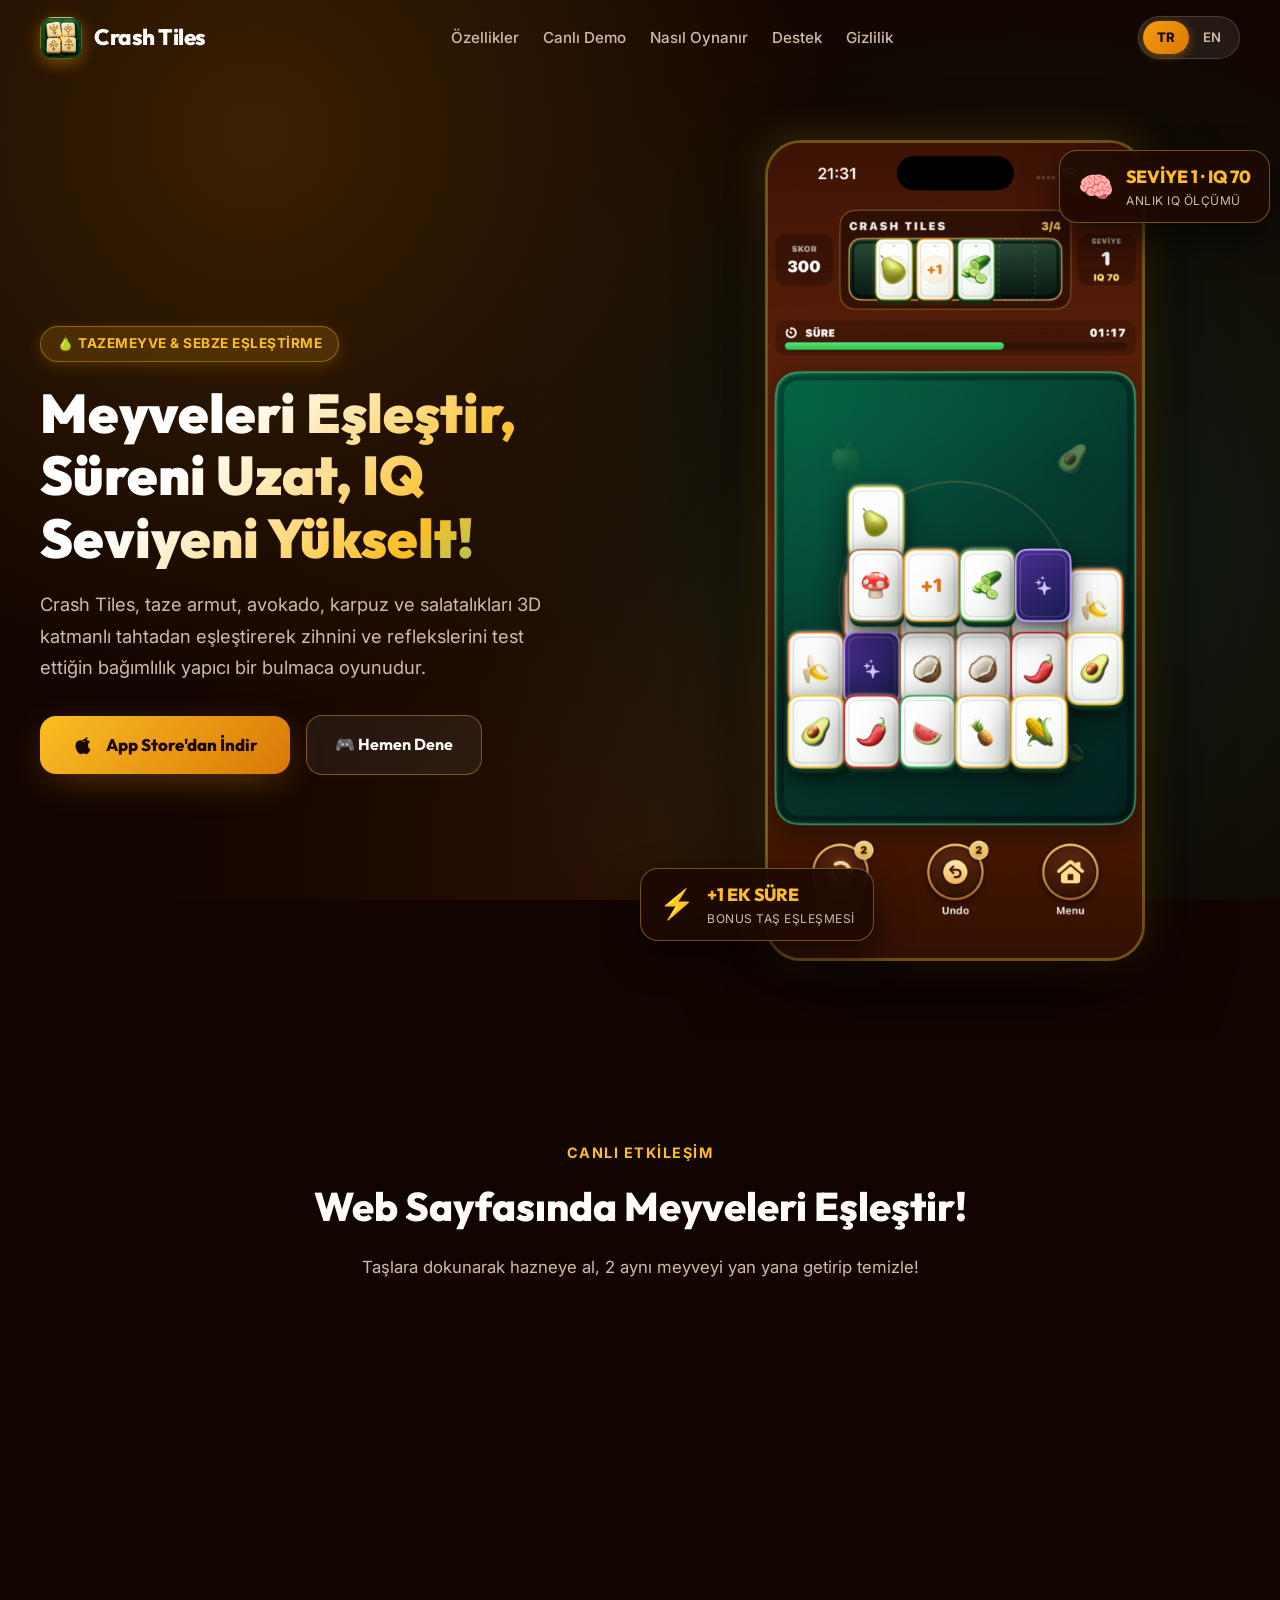
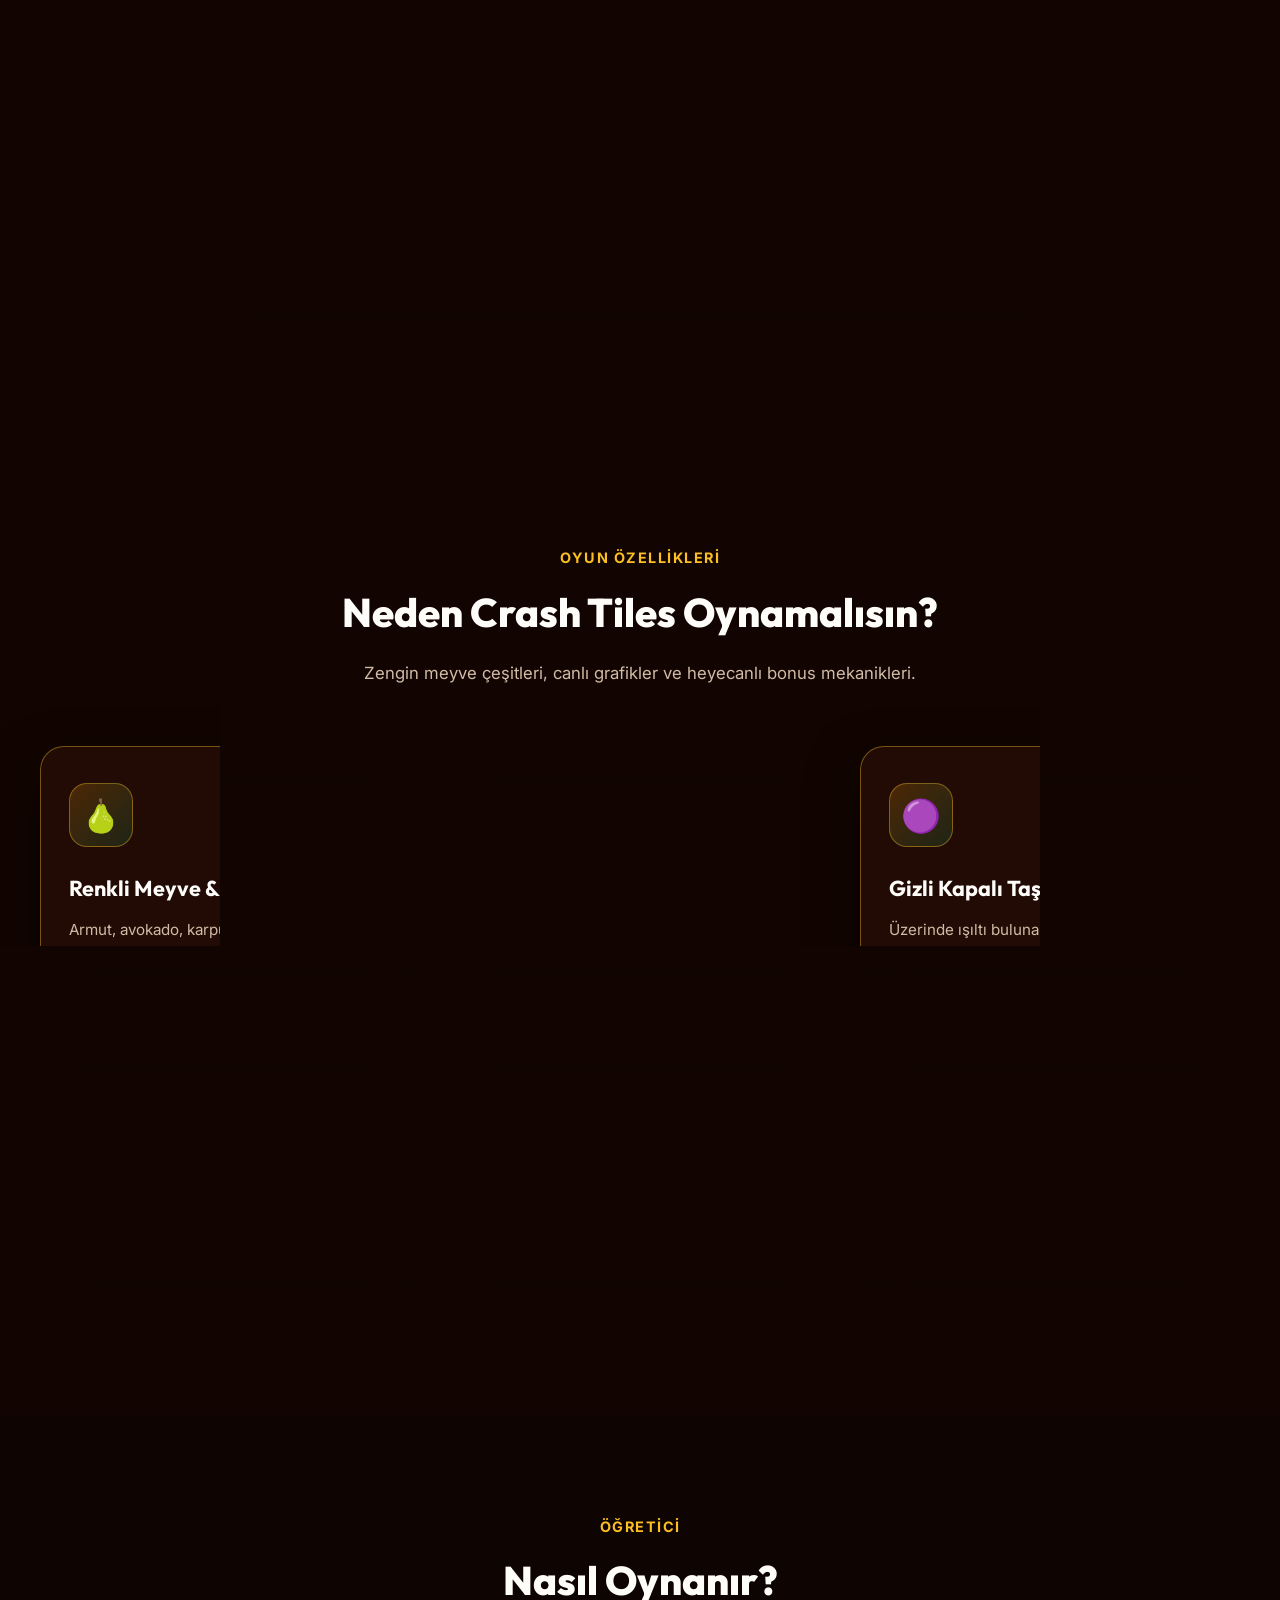
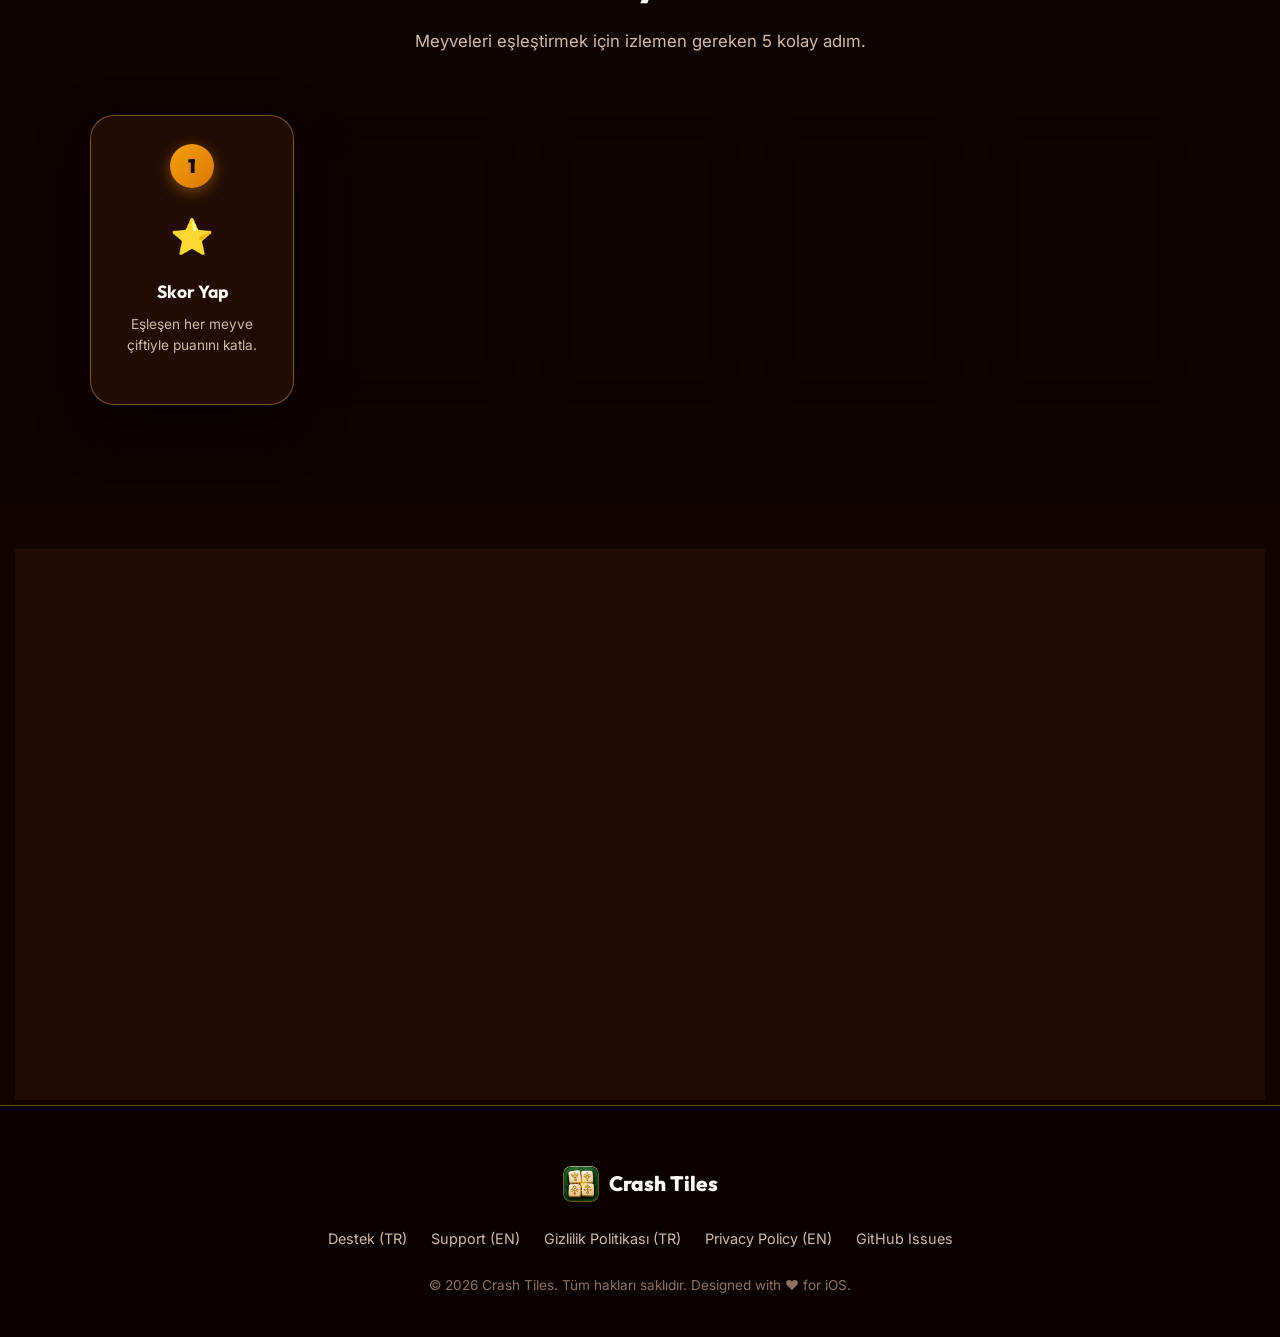
==== index.html @ a58b33b5 "Design Crash Tiles website with fruit matching interactive demo and iOS game updates" ====
<!doctype html>
<html lang="tr">
<head>
  <meta charset="utf-8">
  <meta name="viewport" content="width=device-width, initial-scale=1">
  <title>Crash Tiles – Eğlenceli Meyve Eşleştirme Oyunu</title>
  <meta name="description" content="Crash Tiles: Taze meyveleri, sebzeleri ve bonus taşları 3D katmanlardan eşleştir, IQ seviyeni yükselt ve zamana karşı yarış!">
  
  <!-- Open Graph / Social Media -->
  <meta property="og:type" content="website">
  <meta property="og:title" content="Crash Tiles – Eğlenceli Meyve Eşleştirme Oyunu">
  <meta property="og:description" content="Stratejik meyve eşleştirme bulmaca oyunu. Taze meyveler, +1 bonus süre taşları ve IQ seviye takibiyle sınırlarını zorla!">
  <meta property="og:image" content="assets/fruit_mockup.jpg">

  <link rel="icon" type="image/png" href="assets/icon.png">
  <link rel="stylesheet" href="style.css">
</head>
<body>

  <!-- Navigation Bar -->
  <header class="navbar">
    <div class="nav-container">
      <a href="#" class="nav-brand">
        <img src="assets/icon.png" alt="Crash Tiles Icon">
        <span>Crash Tiles</span>
      </a>
      <ul class="nav-links">
        <li><a href="#features">Özellikler</a></li>
        <li><a href="#minigame">Canlı Demo</a></li>
        <li><a href="#howtoplay">Nasıl Oynanır</a></li>
        <li><a href="tr/support.html">Destek</a></li>
        <li><a href="tr/privacy.html">Gizlilik</a></li>
      </ul>
      <div class="lang-switch">
        <a href="index.html" class="lang-btn active">TR</a>
        <a href="en/index.html" class="lang-btn">EN</a>
      </div>
    </div>
  </header>

  <!-- Hero Section with Actual Game Screenshot -->
  <section class="hero-section">
    <div class="hero-container">
      <div class="hero-content">
        <div class="hero-badge">
          <span>🍐 TAZEMEYVE & SEBZE EŞLEŞTİRME</span>
        </div>
        <h1 class="hero-title">Meyveleri Eşleştir, Süreni Uzat, IQ Seviyeni Yükselt!</h1>
        <p class="hero-description">
          Crash Tiles, taze armut, avokado, karpuz ve salatalıkları 3D katmanlı tahtadan eşleştirerek zihnini ve reflekslerini test ettiğin bağımlılık yapıcı bir bulmaca oyunudur.
        </p>
        <div class="cta-group">
          <a href="https://apps.apple.com" target="_blank" rel="noopener" class="btn-primary">
            <svg width="22" height="22" viewBox="0 0 24 24" fill="currentColor"><path d="M18.71 19.5c-.83 1.24-1.71 2.45-3.05 2.47-1.34.03-1.77-.79-3.29-.79-1.53 0-2 .77-3.27.82-1.31.05-2.3-1.32-3.14-2.53C4.25 17 2.94 12.45 4.7 9.39c.87-1.52 2.43-2.48 4.12-2.51 1.28-.02 2.5.87 3.29.87.78 0 2.26-1.07 3.81-.91.65.03 2.47.26 3.64 1.98-.09.06-2.17 1.28-2.15 3.81.03 3.02 2.65 4.03 2.68 4.04-.03.07-.42 1.44-1.38 2.83M15.97 6.53c.64-.78 1.08-1.85.96-2.93-.93.04-2.07.62-2.74 1.4-.6.7-.1.13-1.85 1.01-2.93.99-.02 2.15.54 2.77-1.4.67-.79 1.13-1.88.98-2.93z"/></svg>
            App Store'dan İndir
          </a>
          <a href="#minigame" class="btn-secondary">
            <span>🎮 Hemen Dene</span>
          </a>
        </div>
      </div>

      <div class="hero-visual">
        <div class="hero-mockup-wrapper">
          <img src="assets/game_screenshot.png" alt="Crash Tiles Actual Game Screenshot" class="hero-mockup-img">
        </div>
        <div class="hero-stat-floating top-right">
          <span class="stat-icon">🧠</span>
          <div class="stat-info">
            <h4>SEVİYE 1 · IQ 70</h4>
            <p>Anlık IQ Ölçümü</p>
          </div>
        </div>
        <div class="hero-stat-floating bottom-left">
          <span class="stat-icon">⚡</span>
          <div class="stat-info">
            <h4>+1 EK SÜRE</h4>
            <p>Bonus Taş Eşleşmesi</p>
          </div>
        </div>
      </div>
    </div>
  </section>

  <!-- Interactive Mini Game Demo matching actual gameplay -->
  <section id="minigame" class="minigame-section">
    <div class="section-header">
      <span class="section-tag">CANLI ETKİLEŞİM</span>
      <h2 class="section-title">Web Sayfasında Meyveleri Eşleştir!</h2>
      <p class="section-subtitle">Taşlara dokunarak hazneye al, 2 aynı meyveyi yan yana getirip temizle!</p>
    </div>

    <div class="minigame-container glass-panel">
      <div class="minigame-header">
        <div class="game-stat-pill">Skor: <span id="demoScore">300</span></div>
        <div class="game-stat-pill">Kombo: <span id="demoCombo">-</span></div>
        <div class="game-stat-pill">IQ: <span id="demoIQ">70</span></div>
        <button id="resetDemoBtn" class="btn-secondary" style="padding: 6px 14px; font-size: 0.85rem;">🔄 Yeniden Başlat</button>
      </div>

      <div class="felt-board">
        <div id="demoTilesGrid" class="tiles-grid">
          <!-- Generated dynamically via app.js -->
        </div>
      </div>

      <!-- 4 Tray slots matching game header 3/4 -->
      <div class="tray-bar">
        <div class="tray-slot"></div>
        <div class="tray-slot"></div>
        <div class="tray-slot"></div>
        <div class="tray-slot"></div>
      </div>
    </div>
  </section>

  <!-- Key Features Section matching gameplay -->
  <section id="features" class="features-section">
    <div class="section-header">
      <span class="section-tag">OYUN ÖZELLİKLERİ</span>
      <h2 class="section-title">Neden Crash Tiles Oynamalısın?</h2>
      <p class="section-subtitle">Zengin meyve çeşitleri, canlı grafikler ve heyecanlı bonus mekanikleri.</p>
    </div>

    <div class="features-grid">
      <div class="feature-card glass-panel">
        <div class="feature-icon-wrapper">🍐</div>
        <h3 class="feature-title">Renkli Meyve & Sebzeler</h3>
        <p class="feature-desc">Armut, avokado, karpuz, salatalık, muz, biber ve ananas ile dolu canlı 3D taşlar.</p>
      </div>

      <div class="feature-card glass-panel">
        <div class="feature-icon-wrapper">⚡</div>
        <h3 class="feature-title">+1 Ek Süre Bonus Taşları</h3>
        <p class="feature-desc">+1 simgeli taşları haznenize alıp eşleştirerek geri sayıma ek saniyeler kazanın.</p>
      </div>

      <div class="feature-card glass-panel">
        <div class="feature-icon-wrapper">🟣</div>
        <h3 class="feature-title">Gizli Kapalı Taşlar</h3>
        <p class="feature-desc">Üzerinde ışıltı bulunan mor kapalı taşlara dokunarak altındaki sürpriz meyveleri açın.</p>
      </div>

      <div class="feature-card glass-panel">
        <div class="feature-icon-wrapper">🧠</div>
        <h3 class="feature-title">Anlık IQ Seviye Takibi</h3>
        <p class="feature-desc">Eşleştirme hızınıza ve hafızanıza göre dinamik olarak hesaplanan IQ puanınızı yükseltin.</p>
      </div>

      <div class="feature-card glass-panel">
        <div class="feature-icon-wrapper">🔀</div>
        <h3 class="feature-title">Karıştır (Shuffle) & Geri Al</h3>
        <p class="feature-desc">Kilitlendiğiniz anlarda 2 Karıştırma ve 2 Geri Alma hakkınızı kullanarak hamlenizi kurtarın.</p>
      </div>

      <div class="feature-card glass-panel">
        <div class="feature-icon-wrapper">⏱️</div>
        <h3 class="feature-title">Zamana Karşı Yarış</h3>
        <p class="feature-desc">Yeşil süre çubuğu tükenmeden tahtadaki tüm taşları hazneye alıp patlatın.</p>
      </div>
    </div>
  </section>

  <!-- How to Play Section -->
  <section id="howtoplay" class="howtoplay-section">
    <div class="section-header">
      <span class="section-tag">ÖĞRETİCİ</span>
      <h2 class="section-title">Nasıl Oynanır?</h2>
      <p class="section-subtitle">Meyveleri eşleştirmek için izlemen gereken 5 kolay adım.</p>
    </div>

    <div class="steps-container">
      <div class="step-card glass-panel">
        <div class="step-number">1</div>
        <div class="step-icon">⭐</div>
        <h3 class="step-title">Skor Yap</h3>
        <p class="step-desc">Eşleşen her meyve çiftiyle puanını katla.</p>
      </div>

      <div class="step-card glass-panel">
        <div class="step-number">2</div>
        <div class="step-icon">🚩</div>
        <h3 class="step-title">Seviye İlerle</h3>
        <p class="step-desc">Seviye 1'den başlayıp zorlaşan tahtaları temizle.</p>
      </div>

      <div class="step-card glass-panel">
        <div class="step-number">3</div>
        <div class="step-icon">🧠</div>
        <h3 class="step-title">IQ Yükselt</h3>
        <p class="step-desc">Hızlı ve hatasız hamlelerle IQ puanını arttır.</p>
      </div>

      <div class="step-card glass-panel">
        <div class="step-number">4</div>
        <div class="step-icon">⏱️</div>
        <h3 class="step-title">Süreyi Uzat</h3>
        <p class="step-desc">+1 bonus taşları eşleştirerek ek zaman kazan.</p>
      </div>

      <div class="step-card glass-panel">
        <div class="step-number">5</div>
        <div class="step-icon">👆</div>
        <h3 class="step-title">Hazneyi Yönet</h3>
        <p class="step-desc">Hazneyi doldurmadan 2 aynı meyveyi yan yana getir.</p>
      </div>
    </div>
  </section>

  <!-- Showcase Section -->
  <section class="showcase-banner">
    <div class="showcase-container glass-panel">
      <div class="showcase-text">
        <span class="section-tag">GÖRSEL ŞÖLEN</span>
        <h2 class="section-title" style="font-size: 2.2rem; margin-top: 10px;">Lezzetli & Rahatlatıcı Eşleştirme</h2>
        <p class="section-subtitle" style="margin-bottom: 24px;">
          Yeşil çuha zemin, parlak beyaz taşlar ve taze meyve ikonlarıyla tasarlanmış benzersiz iOS oyunu.
        </p>
        <a href="https://apps.apple.com" target="_blank" rel="noopener" class="btn-primary">
          Crash Tiles'ı Ücretsiz İndir
        </a>
      </div>
      <div class="showcase-img-wrapper">
        <img src="assets/fruit_mockup.jpg" alt="Crash Tiles Fruit Gameplay Graphics">
      </div>
    </div>
  </section>

  <!-- Footer -->
  <footer class="footer">
    <div class="footer-container">
      <div class="footer-logo">
        <img src="assets/icon.png" alt="Crash Tiles Logo">
        <span>Crash Tiles</span>
      </div>
      <ul class="footer-links">
        <li><a href="tr/support.html">Destek (TR)</a></li>
        <li><a href="en/support.html">Support (EN)</a></li>
        <li><a href="tr/privacy.html">Gizlilik Politikası (TR)</a></li>
        <li><a href="en/privacy.html">Privacy Policy (EN)</a></li>
        <li><a href="https://github.com/hdurmus/tamgatiles/issues" target="_blank" rel="noopener">GitHub Issues</a></li>
      </ul>
      <p class="footer-copyright">
        © 2026 Crash Tiles. Tüm hakları saklıdır. Designed with ❤️ for iOS.
      </p>
    </div>
  </footer>

  <script src="app.js"></script>
</body>
</html>
---- style.css ----
/* Crash Tiles - Premium Fruit Matching Aesthetic System */
@import url('https://fonts.googleapis.com/css2?family=Inter:wght@400;500;600;700&family=Outfit:wght@500;600;700;800;900&display=swap');

:root {
  --bg-dark: #120501;
  --bg-card: rgba(38, 14, 5, 0.82);
  --bg-card-hover: rgba(54, 20, 7, 0.9);
  --bg-felt-green: linear-gradient(145deg, #05402f, #02241a);
  --accent-emerald: #10b981;
  --accent-emerald-light: #34d399;
  --accent-gold: #f59e0b;
  --accent-gold-light: #fbbf24;
  --accent-amber: #d97706;
  --text-main: #fffdfa;
  --text-muted: #d1bba7;
  --border-glow: rgba(52, 211, 153, 0.3);
  --border-gold: rgba(251, 191, 36, 0.4);
  --radius-lg: 24px;
  --radius-md: 16px;
  --radius-sm: 10px;
  --shadow-glow: 0 10px 40px -10px rgba(16, 185, 129, 0.35);
  --shadow-gold: 0 10px 40px -10px rgba(245, 158, 11, 0.4);
  --font-heading: 'Outfit', -apple-system, sans-serif;
  --font-body: 'Inter', -apple-system, sans-serif;
}

* {
  box-sizing: border-box;
  margin: 0;
  padding: 0;
}

html {
  scroll-behavior: smooth;
  font-size: 16px;
}

body {
  background-color: var(--bg-dark);
  color: var(--text-main);
  font-family: var(--font-body);
  line-height: 1.6;
  overflow-x: hidden;
  position: relative;
  background-image: 
    radial-gradient(circle at 20% 15%, rgba(245, 158, 11, 0.18) 0%, transparent 45%),
    radial-gradient(circle at 80% 60%, rgba(16, 185, 129, 0.15) 0%, transparent 50%),
    radial-gradient(circle at 50% 95%, rgba(180, 83, 9, 0.15) 0%, transparent 45%);
  background-attachment: fixed;
}

/* Glassmorphism utility */
.glass-panel {
  background: var(--bg-card);
  backdrop-filter: blur(20px);
  -webkit-backdrop-filter: blur(20px);
  border: 1px solid var(--border-gold);
  border-radius: var(--radius-lg);
  box-shadow: 0 20px 50px rgba(0, 0, 0, 0.6);
}

/* Header & Navigation */
.navbar {
  position: fixed;
  top: 0;
  left: 0;
  right: 0;
  z-index: 1000;
  padding: 16px 24px;
  transition: all 0.3s ease;
}

.navbar.scrolled {
  background: rgba(18, 5, 1, 0.95);
  backdrop-filter: blur(16px);
  border-bottom: 1px solid var(--border-gold);
  box-shadow: 0 10px 30px rgba(0,0,0,0.7);
  padding: 12px 24px;
}

.nav-container {
  max-width: 1200px;
  margin: 0 auto;
  display: flex;
  align-items: center;
  justify-content: space-between;
}

.nav-brand {
  display: flex;
  align-items: center;
  gap: 12px;
  text-decoration: none;
  color: var(--text-main);
  font-family: var(--font-heading);
  font-weight: 800;
  font-size: 1.4rem;
  letter-spacing: -0.5px;
}

.nav-brand img {
  width: 42px;
  height: 42px;
  border-radius: 12px;
  box-shadow: 0 4px 15px rgba(245, 158, 11, 0.4);
  transition: transform 0.3s ease;
}

.nav-brand:hover img {
  transform: scale(1.08) rotate(-3deg);
}

.nav-links {
  display: flex;
  align-items: center;
  gap: 24px;
  list-style: none;
}

.nav-links a {
  color: var(--text-muted);
  text-decoration: none;
  font-weight: 500;
  font-size: 0.95rem;
  transition: color 0.25s ease;
  position: relative;
}

.nav-links a:hover,
.nav-links a.active {
  color: var(--accent-gold-light);
}

.nav-links a::after {
  content: '';
  position: absolute;
  bottom: -4px;
  left: 0;
  width: 0;
  height: 2px;
  background: linear-gradient(90deg, var(--accent-gold-light), var(--accent-emerald-light));
  transition: width 0.25s ease;
  border-radius: 2px;
}

.nav-links a:hover::after {
  width: 100%;
}

.lang-switch {
  display: flex;
  align-items: center;
  background: rgba(255, 255, 255, 0.08);
  padding: 4px;
  border-radius: 30px;
  border: 1px solid rgba(255, 255, 255, 0.15);
}

.lang-btn {
  padding: 6px 14px;
  border-radius: 20px;
  border: none;
  background: transparent;
  color: var(--text-muted);
  font-weight: 600;
  font-size: 0.82rem;
  cursor: pointer;
  transition: all 0.25s ease;
  text-decoration: none;
}

.lang-btn.active {
  background: linear-gradient(135deg, var(--accent-gold), var(--accent-amber));
  color: #1c0a02;
  font-weight: 800;
  box-shadow: 0 2px 10px rgba(245, 158, 11, 0.4);
}

/* Hero Section */
.hero-section {
  min-height: 100vh;
  padding: 140px 24px 80px;
  display: flex;
  align-items: center;
  justify-content: center;
  position: relative;
  overflow: hidden;
}

.hero-container {
  max-width: 1200px;
  margin: 0 auto;
  display: grid;
  grid-template-columns: 1fr 1fr;
  gap: 60px;
  align-items: center;
}

.hero-badge {
  display: inline-flex;
  align-items: center;
  gap: 8px;
  padding: 6px 16px;
  background: rgba(245, 158, 11, 0.18);
  border: 1px solid var(--border-gold);
  border-radius: 30px;
  color: var(--accent-gold-light);
  font-size: 0.85rem;
  font-weight: 700;
  letter-spacing: 0.5px;
  margin-bottom: 20px;
  box-shadow: 0 4px 15px rgba(245, 158, 11, 0.2);
}

.hero-title {
  font-family: var(--font-heading);
  font-size: 3.4rem;
  font-weight: 900;
  line-height: 1.15;
  margin-bottom: 20px;
  background: linear-gradient(135deg, #ffffff 30%, var(--accent-gold-light) 70%, var(--accent-emerald-light) 100%);
  -webkit-background-clip: text;
  -webkit-text-fill-color: transparent;
}

.hero-description {
  font-size: 1.15rem;
  color: var(--text-muted);
  margin-bottom: 32px;
  max-width: 520px;
  line-height: 1.7;
}

.cta-group {
  display: flex;
  align-items: center;
  gap: 16px;
  flex-wrap: wrap;
}

.btn-primary {
  display: inline-flex;
  align-items: center;
  gap: 12px;
  padding: 16px 32px;
  background: linear-gradient(135deg, var(--accent-gold-light), var(--accent-amber));
  color: #1a0801;
  font-family: var(--font-heading);
  font-weight: 800;
  font-size: 1.05rem;
  border-radius: 16px;
  text-decoration: none;
  box-shadow: var(--shadow-gold);
  transition: all 0.3s cubic-bezier(0.4, 0, 0.2, 1);
  border: none;
  cursor: pointer;
}

.btn-primary:hover {
  transform: translateY(-4px) scale(1.02);
  box-shadow: 0 15px 35px rgba(245, 158, 11, 0.5);
  background: linear-gradient(135deg, #fcd34d, var(--accent-gold));
}

.btn-secondary {
  display: inline-flex;
  align-items: center;
  gap: 10px;
  padding: 16px 28px;
  background: rgba(255, 255, 255, 0.06);
  border: 1px solid var(--border-gold);
  color: var(--text-main);
  font-family: var(--font-heading);
  font-weight: 700;
  font-size: 1rem;
  border-radius: 16px;
  text-decoration: none;
  transition: all 0.3s ease;
}

.btn-secondary:hover {
  background: rgba(255, 255, 255, 0.12);
  border-color: var(--accent-gold-light);
  transform: translateY(-2px);
}

.hero-visual {
  position: relative;
  display: flex;
  justify-content: center;
  align-items: center;
}

.hero-mockup-wrapper {
  position: relative;
  width: 100%;
  max-width: 380px;
  border-radius: 36px;
  overflow: hidden;
  box-shadow: 0 30px 80px rgba(0, 0, 0, 0.85), 0 0 40px rgba(245, 158, 11, 0.25);
  border: 3px solid var(--border-gold);
  transition: transform 0.5s cubic-bezier(0.2, 0.8, 0.2, 1);
}

.hero-mockup-wrapper:hover {
  transform: translateY(-8px) rotate(1deg);
}

.hero-mockup-img {
  width: 100%;
  height: auto;
  display: block;
}

/* Floating Stats Cards */
.hero-stat-floating {
  position: absolute;
  padding: 12px 18px;
  background: rgba(30, 9, 3, 0.9);
  backdrop-filter: blur(16px);
  border: 1px solid var(--border-gold);
  border-radius: 18px;
  display: flex;
  align-items: center;
  gap: 12px;
  box-shadow: 0 15px 35px rgba(0,0,0,0.6);
  animation: float 4s ease-in-out infinite alternate;
}

.hero-stat-floating.top-right {
  top: 10px;
  right: -30px;
}

.hero-stat-floating.bottom-left {
  bottom: 20px;
  left: -30px;
  animation-delay: -2s;
}

.stat-icon {
  font-size: 1.8rem;
}

.stat-info h4 {
  font-family: var(--font-heading);
  font-size: 1.1rem;
  font-weight: 800;
  color: var(--accent-gold-light);
}

.stat-info p {
  font-size: 0.75rem;
  color: var(--text-muted);
  text-transform: uppercase;
  letter-spacing: 0.5px;
}

@keyframes float {
  0% { transform: translateY(0px); }
  100% { transform: translateY(-12px); }
}

/* Interactive Mini-Game Section */
.minigame-section {
  padding: 100px 24px;
  position: relative;
}

.section-header {
  text-align: center;
  max-width: 700px;
  margin: 0 auto 60px;
}

.section-tag {
  color: var(--accent-gold-light);
  font-weight: 700;
  font-size: 0.9rem;
  text-transform: uppercase;
  letter-spacing: 1.5px;
  margin-bottom: 10px;
  display: block;
}

.section-title {
  font-family: var(--font-heading);
  font-size: 2.5rem;
  font-weight: 800;
  margin-bottom: 16px;
}

.section-subtitle {
  color: var(--text-muted);
  font-size: 1.05rem;
}

.minigame-container {
  max-width: 860px;
  margin: 0 auto;
  padding: 36px;
  text-align: center;
  position: relative;
  background: linear-gradient(160deg, rgba(38, 14, 5, 0.9), rgba(18, 5, 1, 0.95));
}

.minigame-header {
  display: flex;
  justify-content: space-between;
  align-items: center;
  margin-bottom: 24px;
  padding-bottom: 16px;
  border-bottom: 1px solid rgba(255, 255, 255, 0.1);
  flex-wrap: wrap;
  gap: 12px;
}

.game-stat-pill {
  background: rgba(0, 0, 0, 0.4);
  padding: 8px 18px;
  border-radius: 20px;
  border: 1px solid var(--border-gold);
  font-weight: 700;
  font-family: var(--font-heading);
  display: flex;
  align-items: center;
  gap: 8px;
}

.game-stat-pill span {
  color: var(--accent-gold-light);
  font-size: 1.2rem;
}

/* Felt Board Area matching screenshot */
.felt-board {
  background: var(--bg-felt-green);
  border: 3px solid #0d694e;
  border-radius: 24px;
  padding: 24px;
  margin-bottom: 24px;
  box-shadow: inset 0 4px 15px rgba(0,0,0,0.6);
}

.tiles-grid {
  display: grid;
  grid-template-columns: repeat(4, 1fr);
  gap: 16px;
  max-width: 520px;
  margin: 0 auto;
}

/* White Mahjong Style Tile matching screenshot */
.demo-tile {
  aspect-ratio: 1;
  background: linear-gradient(180deg, #ffffff 0%, #f4eee6 100%);
  border: 2px solid #0f543e;
  border-bottom: 4px solid #d4a770;
  border-radius: 16px;
  display: flex;
  flex-direction: column;
  align-items: center;
  justify-content: center;
  font-size: 2.3rem;
  cursor: pointer;
  box-shadow: 0 8px 20px rgba(0,0,0,0.5), inset 0 2px 4px rgba(255,255,255,0.9);
  transition: all 0.2s cubic-bezier(0.175, 0.885, 0.32, 1.275);
  user-select: none;
  position: relative;
}

.demo-tile.facedown {
  background: linear-gradient(135deg, #4c1d95, #2e1065);
  border-color: #a855f7;
  color: #f3e8ff;
  font-size: 1.8rem;
}

.demo-tile:hover {
  transform: translateY(-5px) scale(1.05);
  border-color: var(--accent-gold-light);
  box-shadow: 0 12px 25px rgba(245, 158, 11, 0.4);
}

.demo-tile:active {
  transform: scale(0.95);
}

.demo-tile.matched {
  animation: popOut 0.4s forwards;
  pointer-events: none;
}

@keyframes popOut {
  0% { transform: scale(1); opacity: 1; }
  50% { transform: scale(1.3) rotate(10deg); filter: brightness(1.8); }
  100% { transform: scale(0); opacity: 0; }
}

/* In-game Tray Matching Screenshot: 4 slots */
.tray-bar {
  background: rgba(0, 0, 0, 0.5);
  border: 2px solid var(--border-gold);
  border-radius: 20px;
  padding: 14px 20px;
  display: flex;
  align-items: center;
  justify-content: center;
  gap: 12px;
  min-height: 84px;
  max-width: 440px;
  margin: 0 auto 20px;
}

.tray-slot {
  width: 60px;
  height: 60px;
  border-radius: 14px;
  background: rgba(255, 255, 255, 0.05);
  border: 1px dashed rgba(255, 255, 255, 0.25);
  display: flex;
  align-items: center;
  justify-content: center;
  font-size: 2rem;
  transition: all 0.3s ease;
}

.tray-slot.filled {
  background: linear-gradient(180deg, #ffffff 0%, #f4eee6 100%);
  border: 2px solid var(--accent-gold-light);
  box-shadow: 0 4px 12px rgba(245, 158, 11, 0.4);
}

/* Features Grid */
.features-section {
  padding: 100px 24px;
}

.features-grid {
  max-width: 1200px;
  margin: 0 auto;
  display: grid;
  grid-template-columns: repeat(3, 1fr);
  gap: 30px;
}

.feature-card {
  padding: 36px 28px;
  transition: all 0.35s ease;
  position: relative;
  overflow: hidden;
}

.feature-card::before {
  content: '';
  position: absolute;
  top: 0;
  left: 0;
  right: 0;
  height: 3px;
  background: linear-gradient(90deg, transparent, var(--accent-gold-light), transparent);
  opacity: 0;
  transition: opacity 0.35s ease;
}

.feature-card:hover {
  transform: translateY(-8px);
  background: var(--bg-card-hover);
  border-color: var(--accent-gold-light);
  box-shadow: var(--shadow-gold);
}

.feature-card:hover::before {
  opacity: 1;
}

.feature-icon-wrapper {
  width: 64px;
  height: 64px;
  border-radius: 18px;
  background: linear-gradient(135deg, rgba(245, 158, 11, 0.2), rgba(16, 185, 129, 0.15));
  border: 1px solid var(--border-gold);
  display: flex;
  align-items: center;
  justify-content: center;
  font-size: 2rem;
  margin-bottom: 24px;
}

.feature-title {
  font-family: var(--font-heading);
  font-size: 1.35rem;
  font-weight: 700;
  margin-bottom: 12px;
}

.feature-desc {
  color: var(--text-muted);
  font-size: 0.95rem;
  line-height: 1.6;
}

/* How to Play Section */
.howtoplay-section {
  padding: 100px 24px;
  background: rgba(0, 0, 0, 0.25);
}

.steps-container {
  max-width: 1100px;
  margin: 0 auto;
  display: grid;
  grid-template-columns: repeat(5, 1fr);
  gap: 20px;
}

.step-card {
  text-align: center;
  padding: 28px 18px;
  position: relative;
}

.step-number {
  width: 44px;
  height: 44px;
  border-radius: 50%;
  background: linear-gradient(135deg, var(--accent-gold), var(--accent-amber));
  color: #1a0801;
  font-family: var(--font-heading);
  font-weight: 900;
  font-size: 1.2rem;
  display: flex;
  align-items: center;
  justify-content: center;
  margin: 0 auto 20px;
  box-shadow: 0 4px 15px rgba(245, 158, 11, 0.4);
}

.step-icon {
  font-size: 2.2rem;
  margin-bottom: 14px;
}

.step-title {
  font-family: var(--font-heading);
  font-size: 1.1rem;
  font-weight: 700;
  margin-bottom: 8px;
  color: var(--text-main);
}

.step-desc {
  font-size: 0.85rem;
  color: var(--text-muted);
  line-height: 1.5;
}

/* Showcase Banner */
.showcase-banner {
  padding: 100px 24px;
}

.showcase-container {
  max-width: 1100px;
  margin: 0 auto;
  padding: 50px;
  display: grid;
  grid-template-columns: 1fr 1fr;
  gap: 50px;
  align-items: center;
}

.showcase-img-wrapper img {
  width: 100%;
  border-radius: 20px;
  box-shadow: 0 20px 50px rgba(0,0,0,0.7);
  border: 2px solid var(--border-gold);
}

/* Footer */
.footer {
  padding: 60px 24px 40px;
  border-top: 1px solid var(--border-gold);
  background: rgba(10, 3, 1, 0.95);
}

.footer-container {
  max-width: 1200px;
  margin: 0 auto;
  display: flex;
  flex-direction: column;
  align-items: center;
  text-align: center;
  gap: 24px;
}

.footer-logo {
  display: flex;
  align-items: center;
  gap: 10px;
  font-family: var(--font-heading);
  font-weight: 800;
  font-size: 1.3rem;
}

.footer-logo img {
  width: 36px;
  height: 36px;
  border-radius: 8px;
}

.footer-links {
  display: flex;
  gap: 24px;
  flex-wrap: wrap;
  list-style: none;
}

.footer-links a {
  color: var(--text-muted);
  text-decoration: none;
  font-size: 0.9rem;
  transition: color 0.25s ease;
}

.footer-links a:hover {
  color: var(--accent-gold-light);
}

.footer-copyright {
  color: #8c735d;
  font-size: 0.85rem;
}

/* Responsive adjustments */
@media (max-width: 992px) {
  .hero-container {
    grid-template-columns: 1fr;
    text-align: center;
  }
  .hero-description {
    margin-left: auto;
    margin-right: auto;
  }
  .cta-group {
    justify-content: center;
  }
  .features-grid {
    grid-template-columns: repeat(2, 1fr);
  }
  .steps-container {
    grid-template-columns: repeat(2, 1fr);
  }
  .showcase-container {
    grid-template-columns: 1fr;
  }
}

@media (max-width: 640px) {
  .hero-title {
    font-size: 2.5rem;
  }
  .features-grid {
    grid-template-columns: 1fr;
  }
  .steps-container {
    grid-template-columns: 1fr;
  }
  .tiles-grid {
    grid-template-columns: repeat(3, 1fr);
  }
  .nav-links {
    display: none;
  }
}
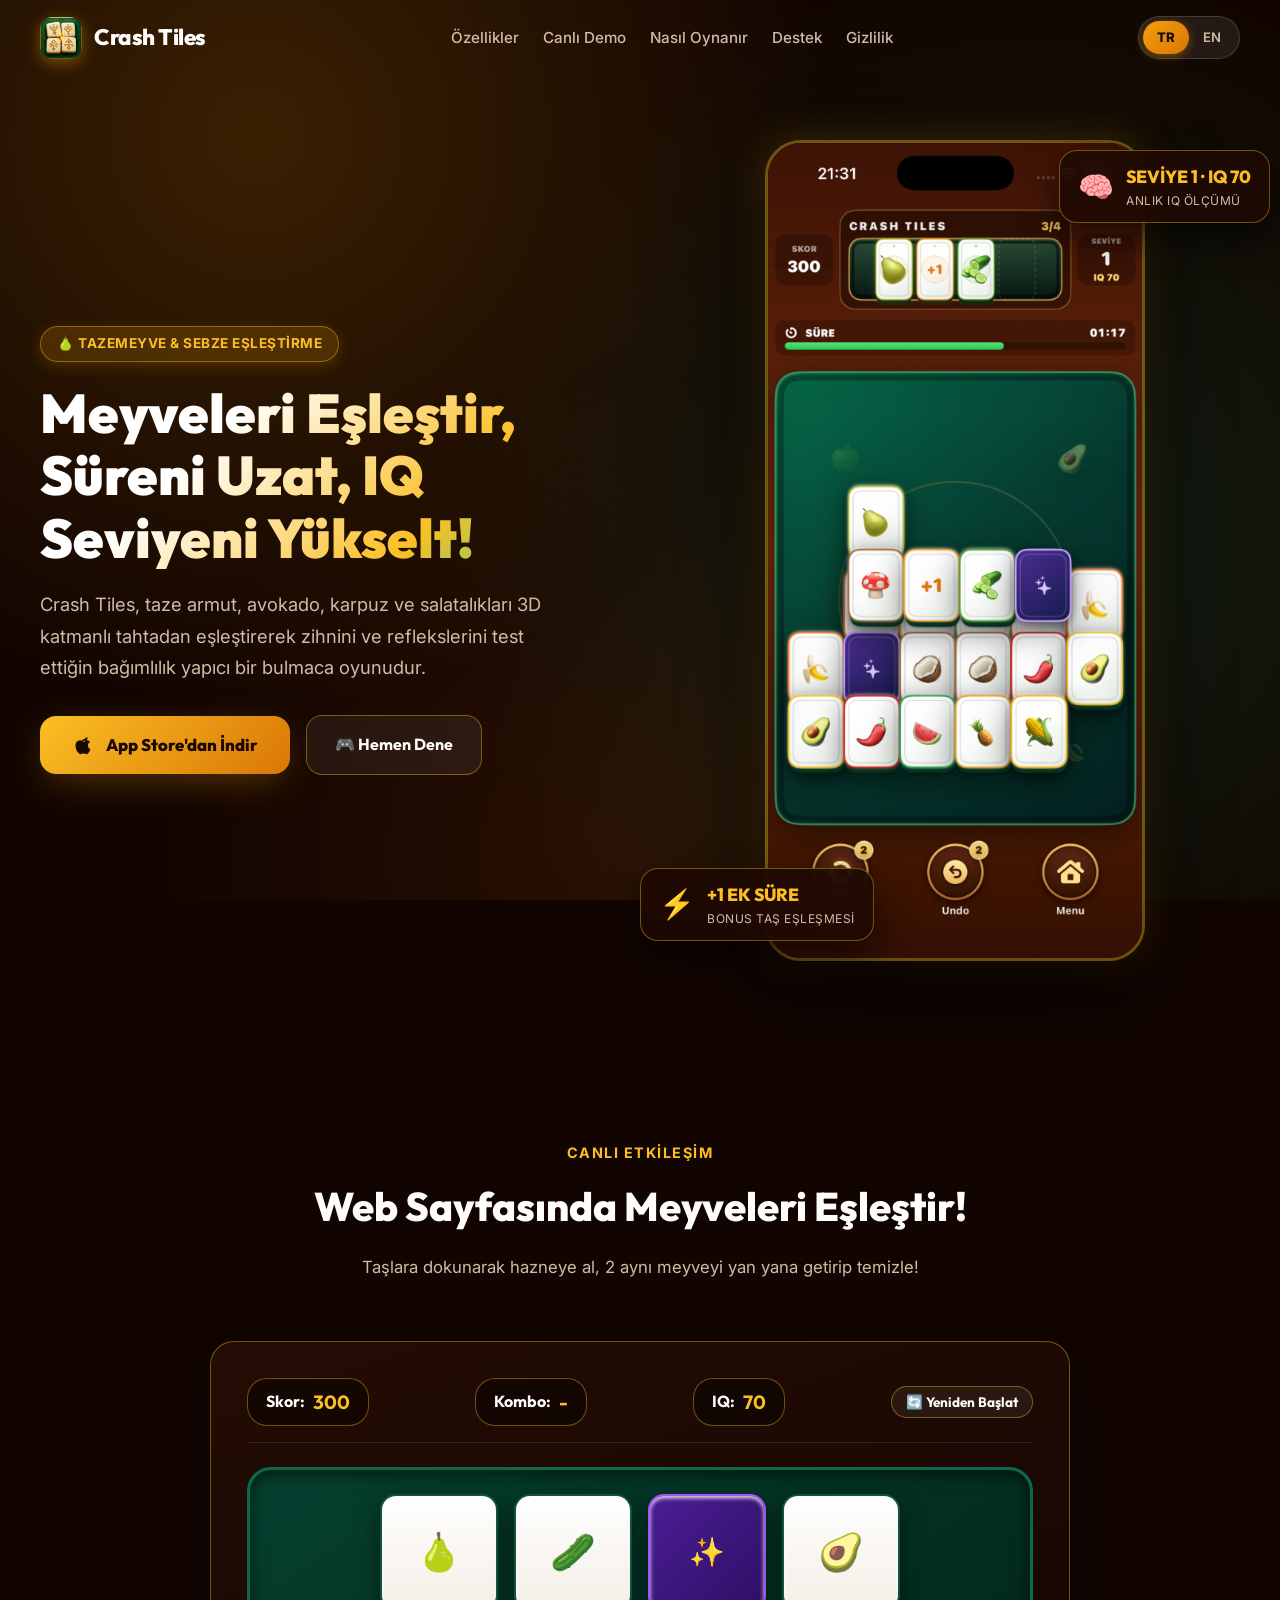
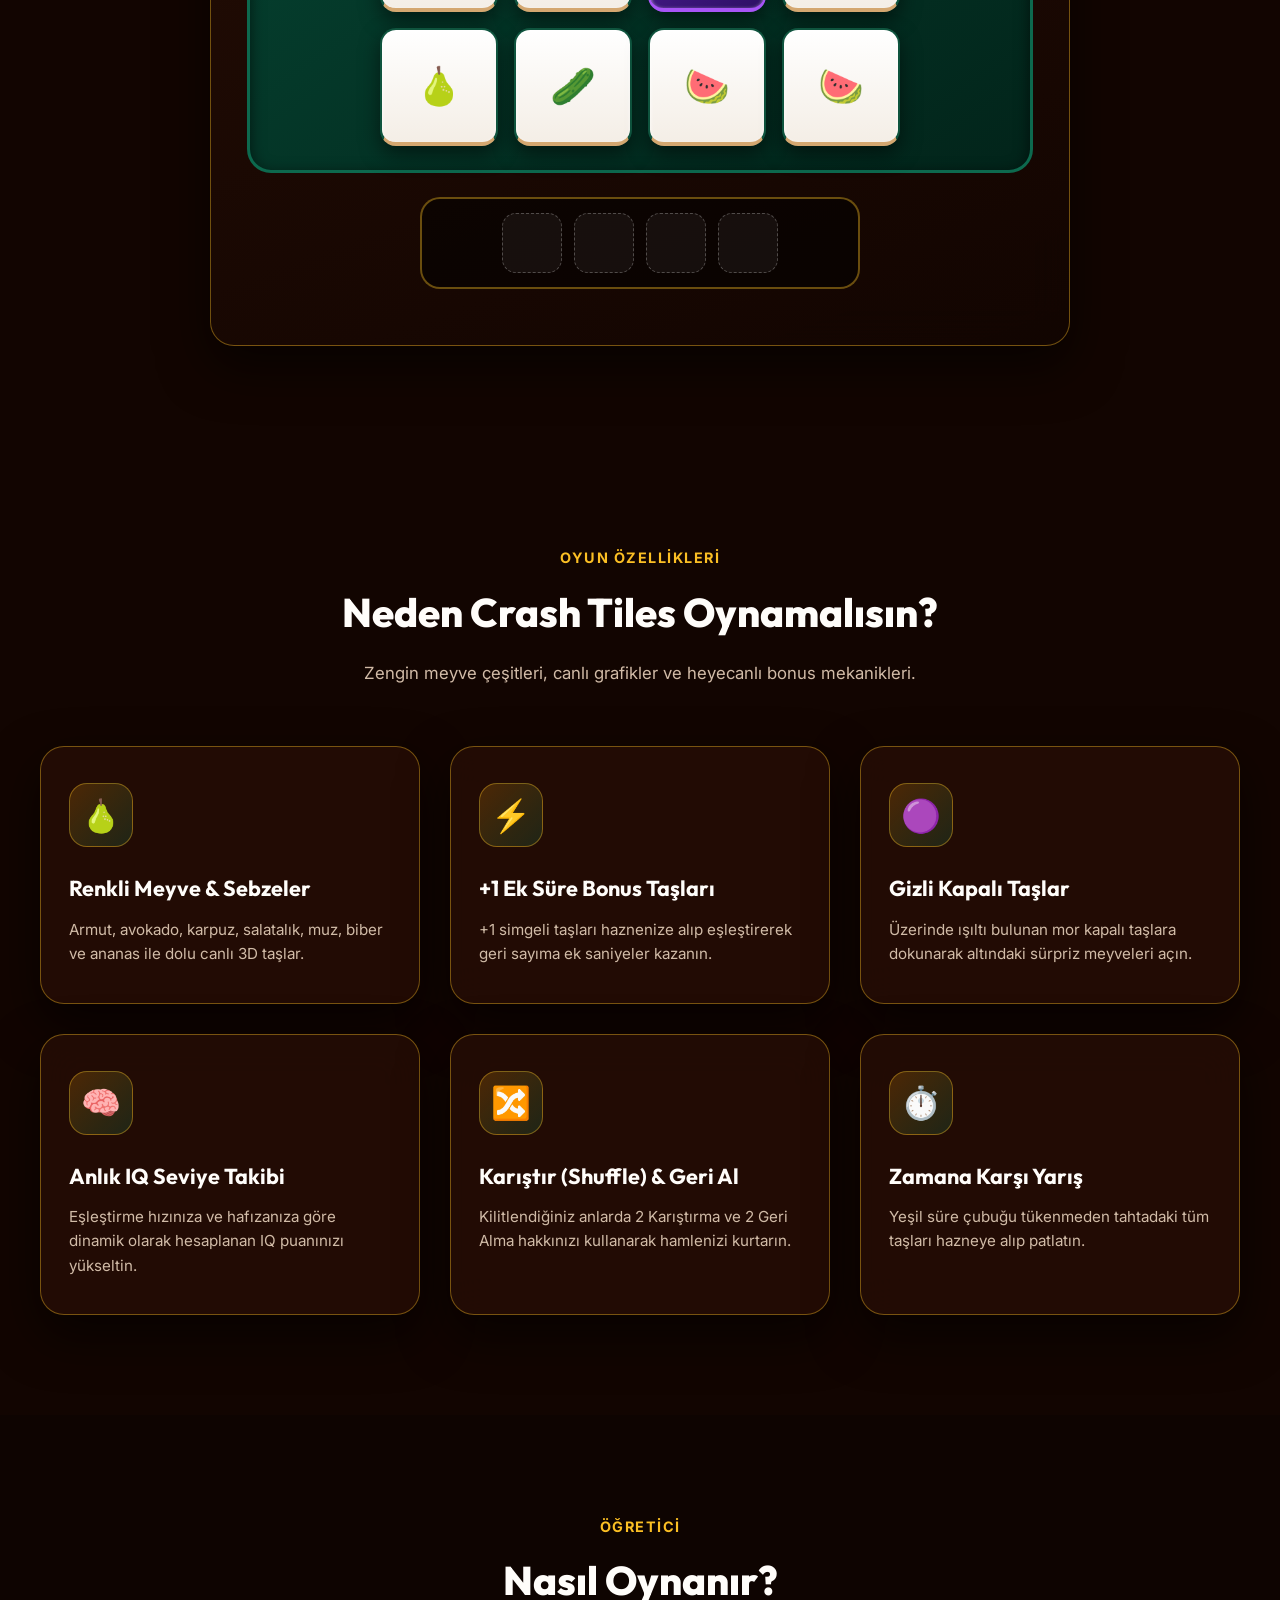
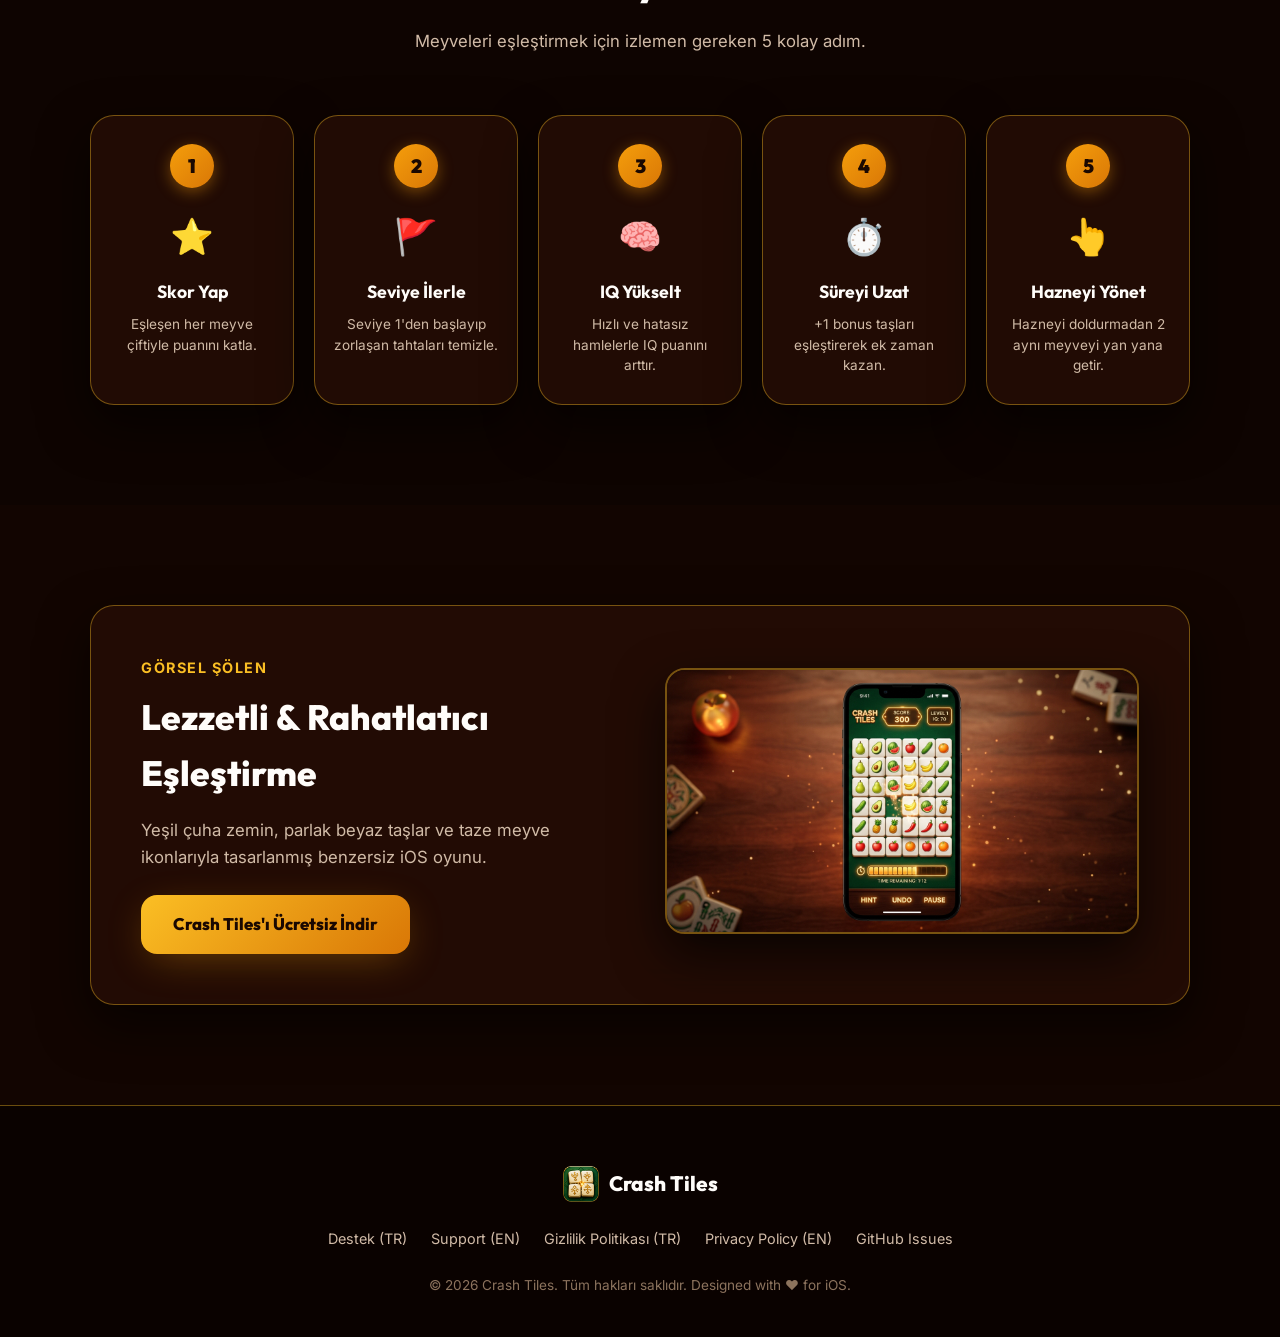
==== commit a1faf6e2: "Configure GitHub Pages metadata, CNAME, sitemap, and robots.txt for https://crashtiles.github.io" ====
--- a/index.html
+++ b/index.html
@@ -5,12 +5,21 @@
   <meta name="viewport" content="width=device-width, initial-scale=1">
   <title>Crash Tiles – Eğlenceli Meyve Eşleştirme Oyunu</title>
   <meta name="description" content="Crash Tiles: Taze meyveleri, sebzeleri ve bonus taşları 3D katmanlardan eşleştir, IQ seviyeni yükselt ve zamana karşı yarış!">
+  <link rel="canonical" href="https://crashtiles.github.io/">
   
   <!-- Open Graph / Social Media -->
   <meta property="og:type" content="website">
+  <meta property="og:url" content="https://crashtiles.github.io/">
   <meta property="og:title" content="Crash Tiles – Eğlenceli Meyve Eşleştirme Oyunu">
   <meta property="og:description" content="Stratejik meyve eşleştirme bulmaca oyunu. Taze meyveler, +1 bonus süre taşları ve IQ seviye takibiyle sınırlarını zorla!">
-  <meta property="og:image" content="assets/fruit_mockup.jpg">
+  <meta property="og:image" content="https://crashtiles.github.io/assets/fruit_mockup.jpg">
+
+  <!-- Twitter Card -->
+  <meta name="twitter:card" content="summary_large_image">
+  <meta name="twitter:url" content="https://crashtiles.github.io/">
+  <meta name="twitter:title" content="Crash Tiles – Eğlenceli Meyve Eşleştirme Oyunu">
+  <meta name="twitter:description" content="Stratejik meyve eşleştirme bulmaca oyunu. Taze meyveler, +1 bonus süre taşları ve IQ seviye takibiyle sınırlarını zorla!">
+  <meta name="twitter:image" content="https://crashtiles.github.io/assets/fruit_mockup.jpg">
 
   <link rel="icon" type="image/png" href="assets/icon.png">
   <link rel="stylesheet" href="style.css">
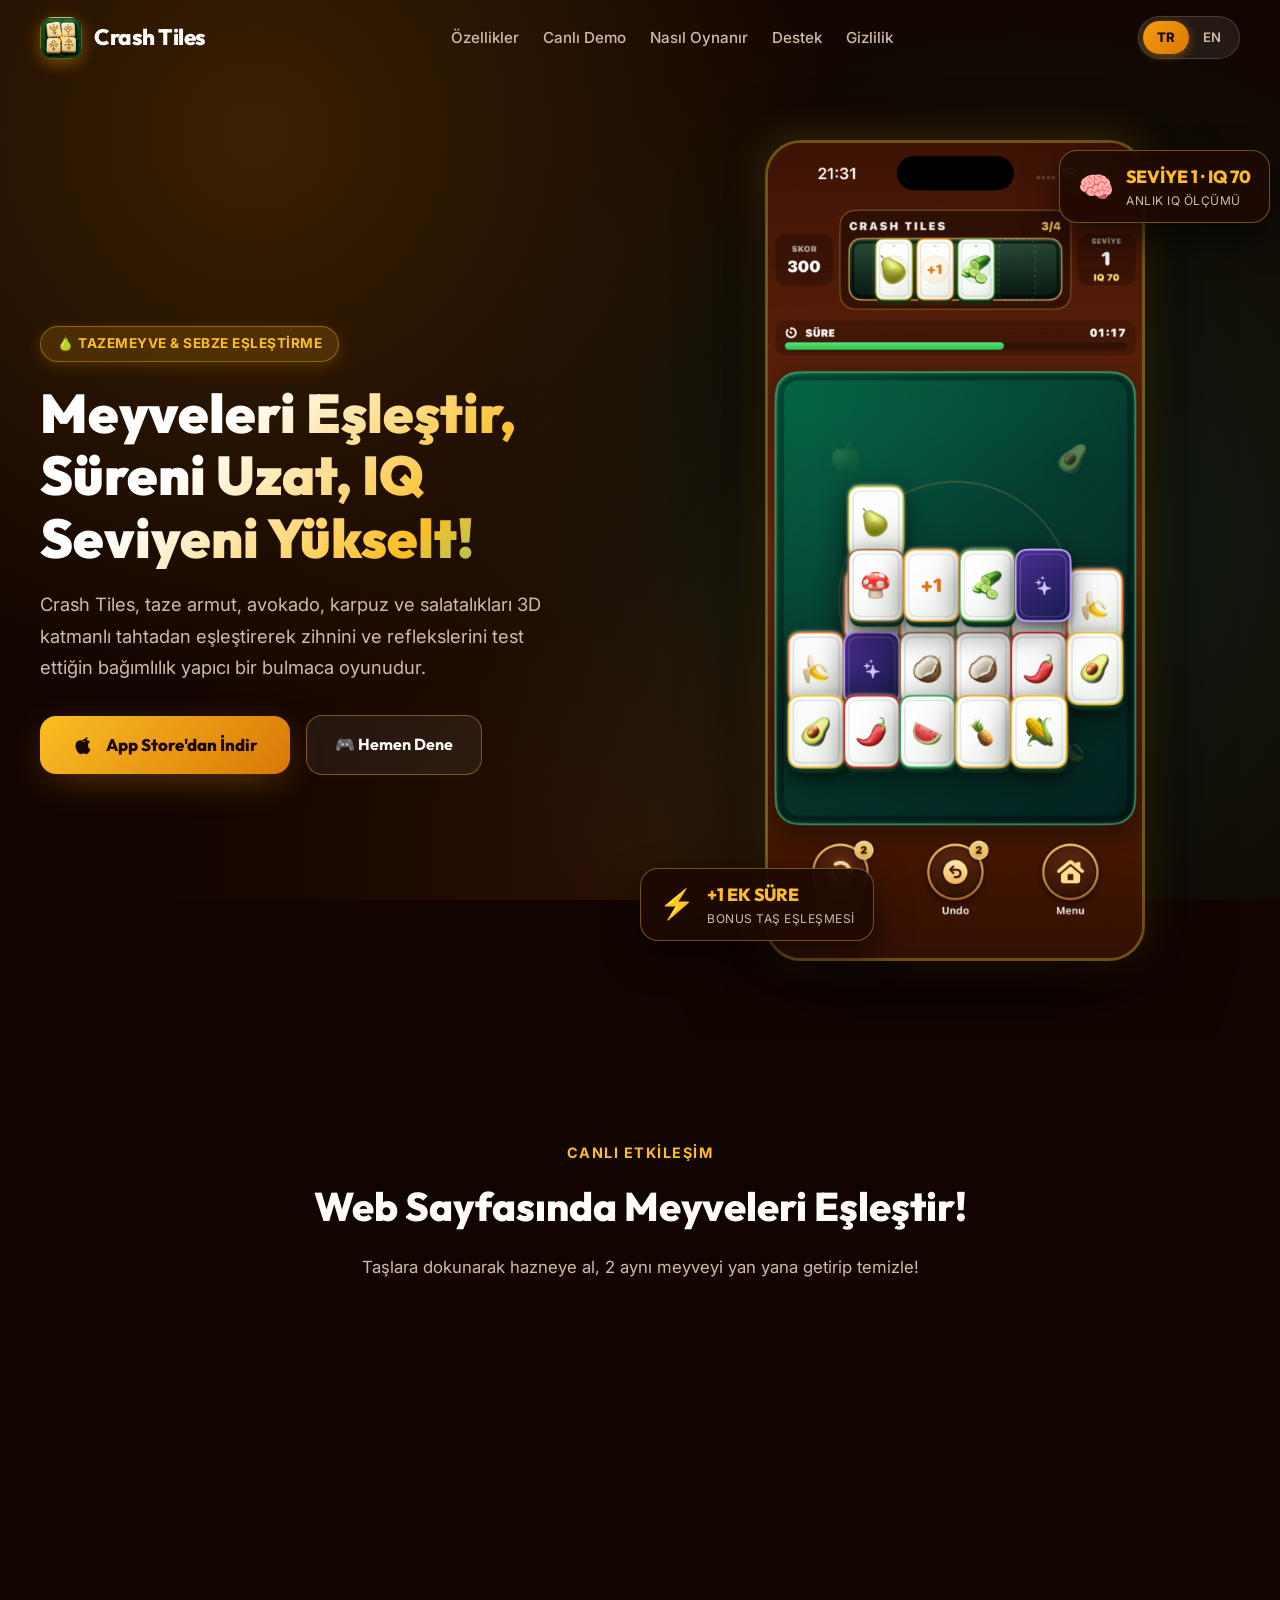
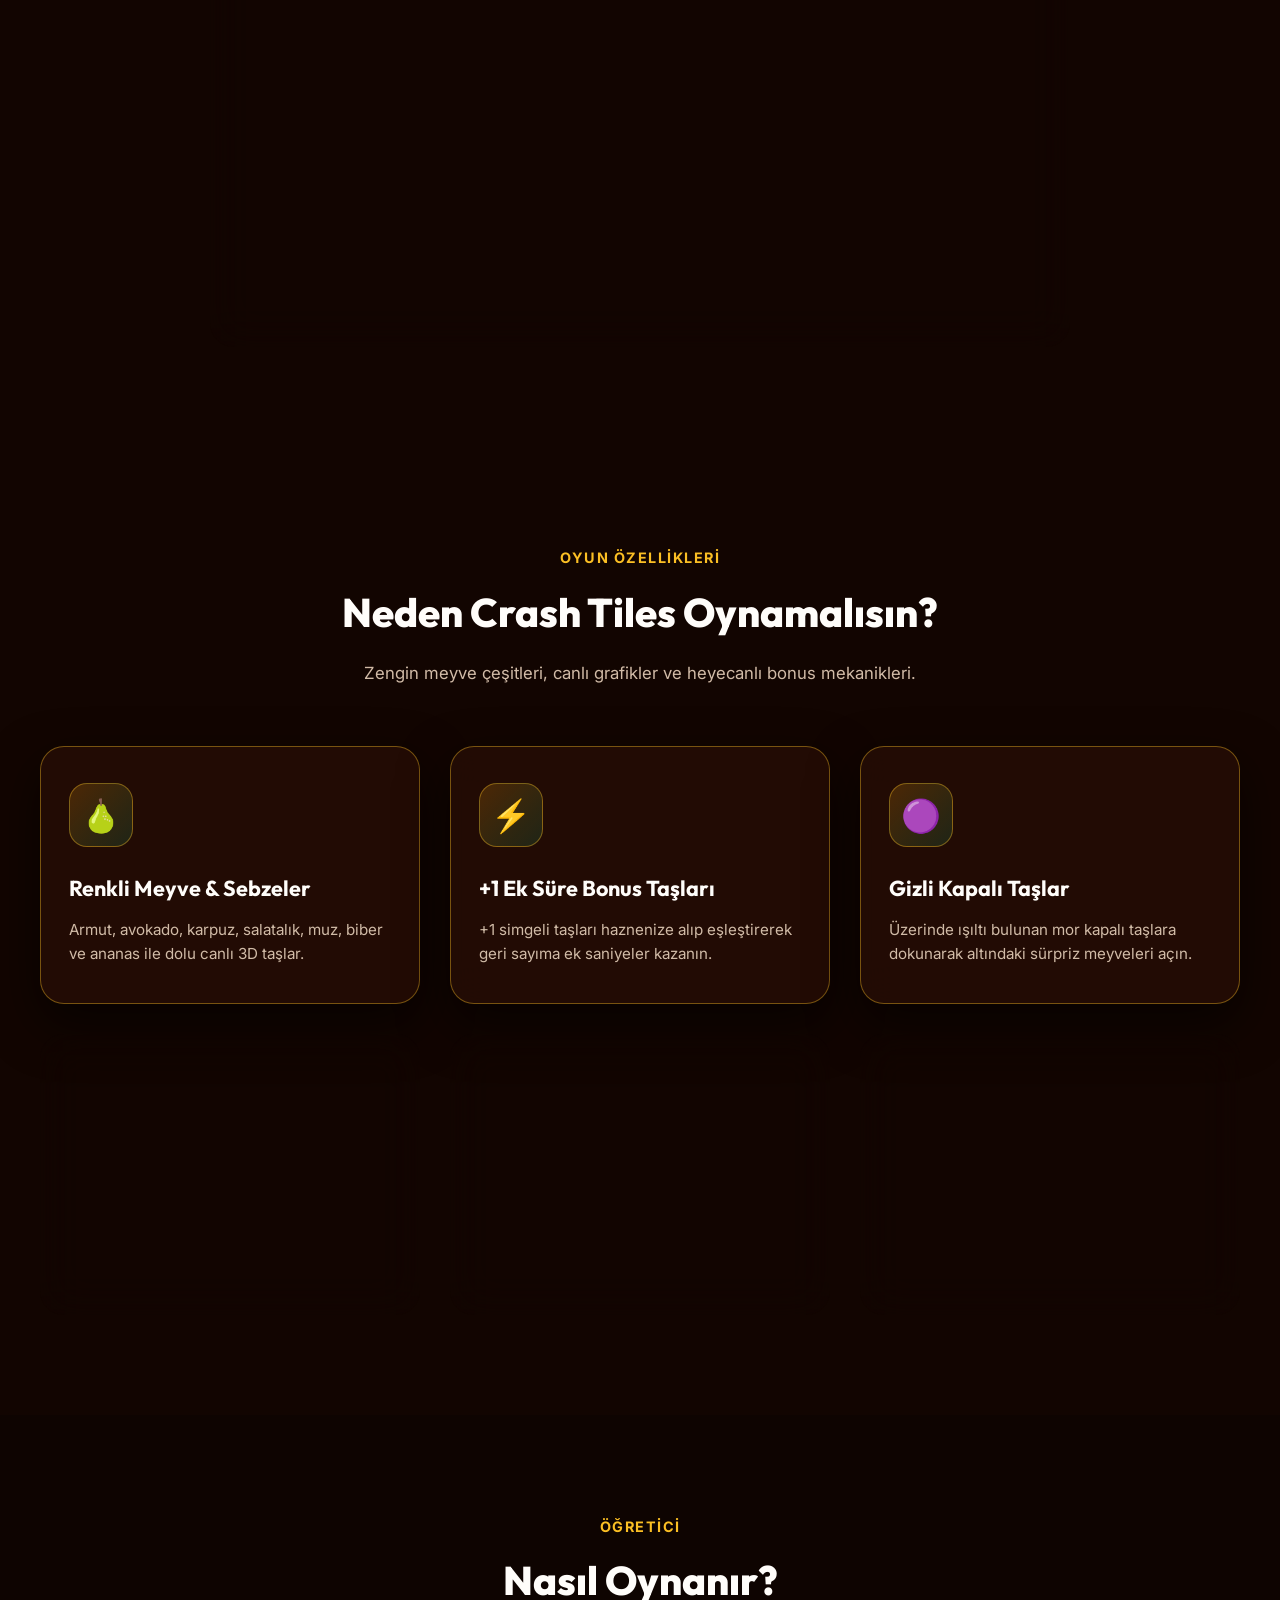
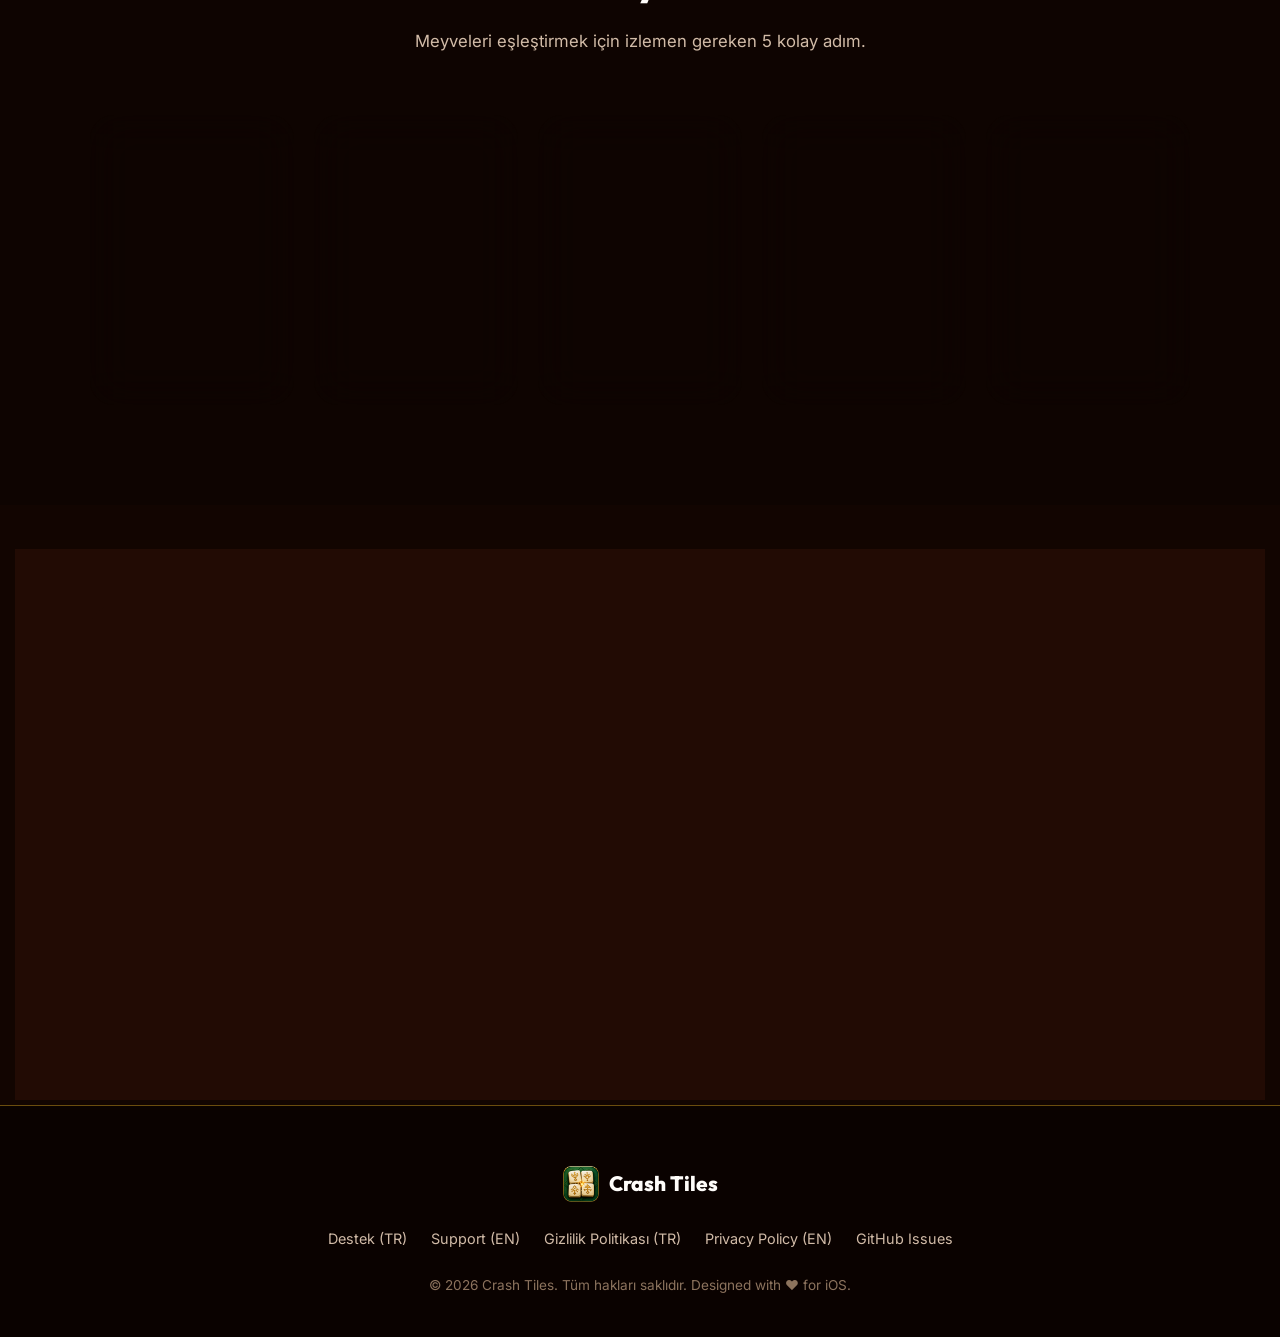
==== commit e0d860b2: "Update App Store link to https://apps.apple.com/tr/app/crash-tiles/id6799251138" ====
--- a/index.html
+++ b/index.html
@@ -59,7 +59,7 @@
           Crash Tiles, taze armut, avokado, karpuz ve salatalıkları 3D katmanlı tahtadan eşleştirerek zihnini ve reflekslerini test ettiğin bağımlılık yapıcı bir bulmaca oyunudur.
         </p>
         <div class="cta-group">
-          <a href="https://apps.apple.com" target="_blank" rel="noopener" class="btn-primary">
+          <a href="https://apps.apple.com/tr/app/crash-tiles/id6799251138" target="_blank" rel="noopener" class="btn-primary">
             <svg width="22" height="22" viewBox="0 0 24 24" fill="currentColor"><path d="M18.71 19.5c-.83 1.24-1.71 2.45-3.05 2.47-1.34.03-1.77-.79-3.29-.79-1.53 0-2 .77-3.27.82-1.31.05-2.3-1.32-3.14-2.53C4.25 17 2.94 12.45 4.7 9.39c.87-1.52 2.43-2.48 4.12-2.51 1.28-.02 2.5.87 3.29.87.78 0 2.26-1.07 3.81-.91.65.03 2.47.26 3.64 1.98-.09.06-2.17 1.28-2.15 3.81.03 3.02 2.65 4.03 2.68 4.04-.03.07-.42 1.44-1.38 2.83M15.97 6.53c.64-.78 1.08-1.85.96-2.93-.93.04-2.07.62-2.74 1.4-.6.7-.1.13-1.85 1.01-2.93.99-.02 2.15.54 2.77-1.4.67-.79 1.13-1.88.98-2.93z"/></svg>
             App Store'dan İndir
           </a>
@@ -225,7 +225,7 @@
         <p class="section-subtitle" style="margin-bottom: 24px;">
           Yeşil çuha zemin, parlak beyaz taşlar ve taze meyve ikonlarıyla tasarlanmış benzersiz iOS oyunu.
         </p>
-        <a href="https://apps.apple.com" target="_blank" rel="noopener" class="btn-primary">
+        <a href="https://apps.apple.com/tr/app/crash-tiles/id6799251138" target="_blank" rel="noopener" class="btn-primary">
           Crash Tiles'ı Ücretsiz İndir
         </a>
       </div>
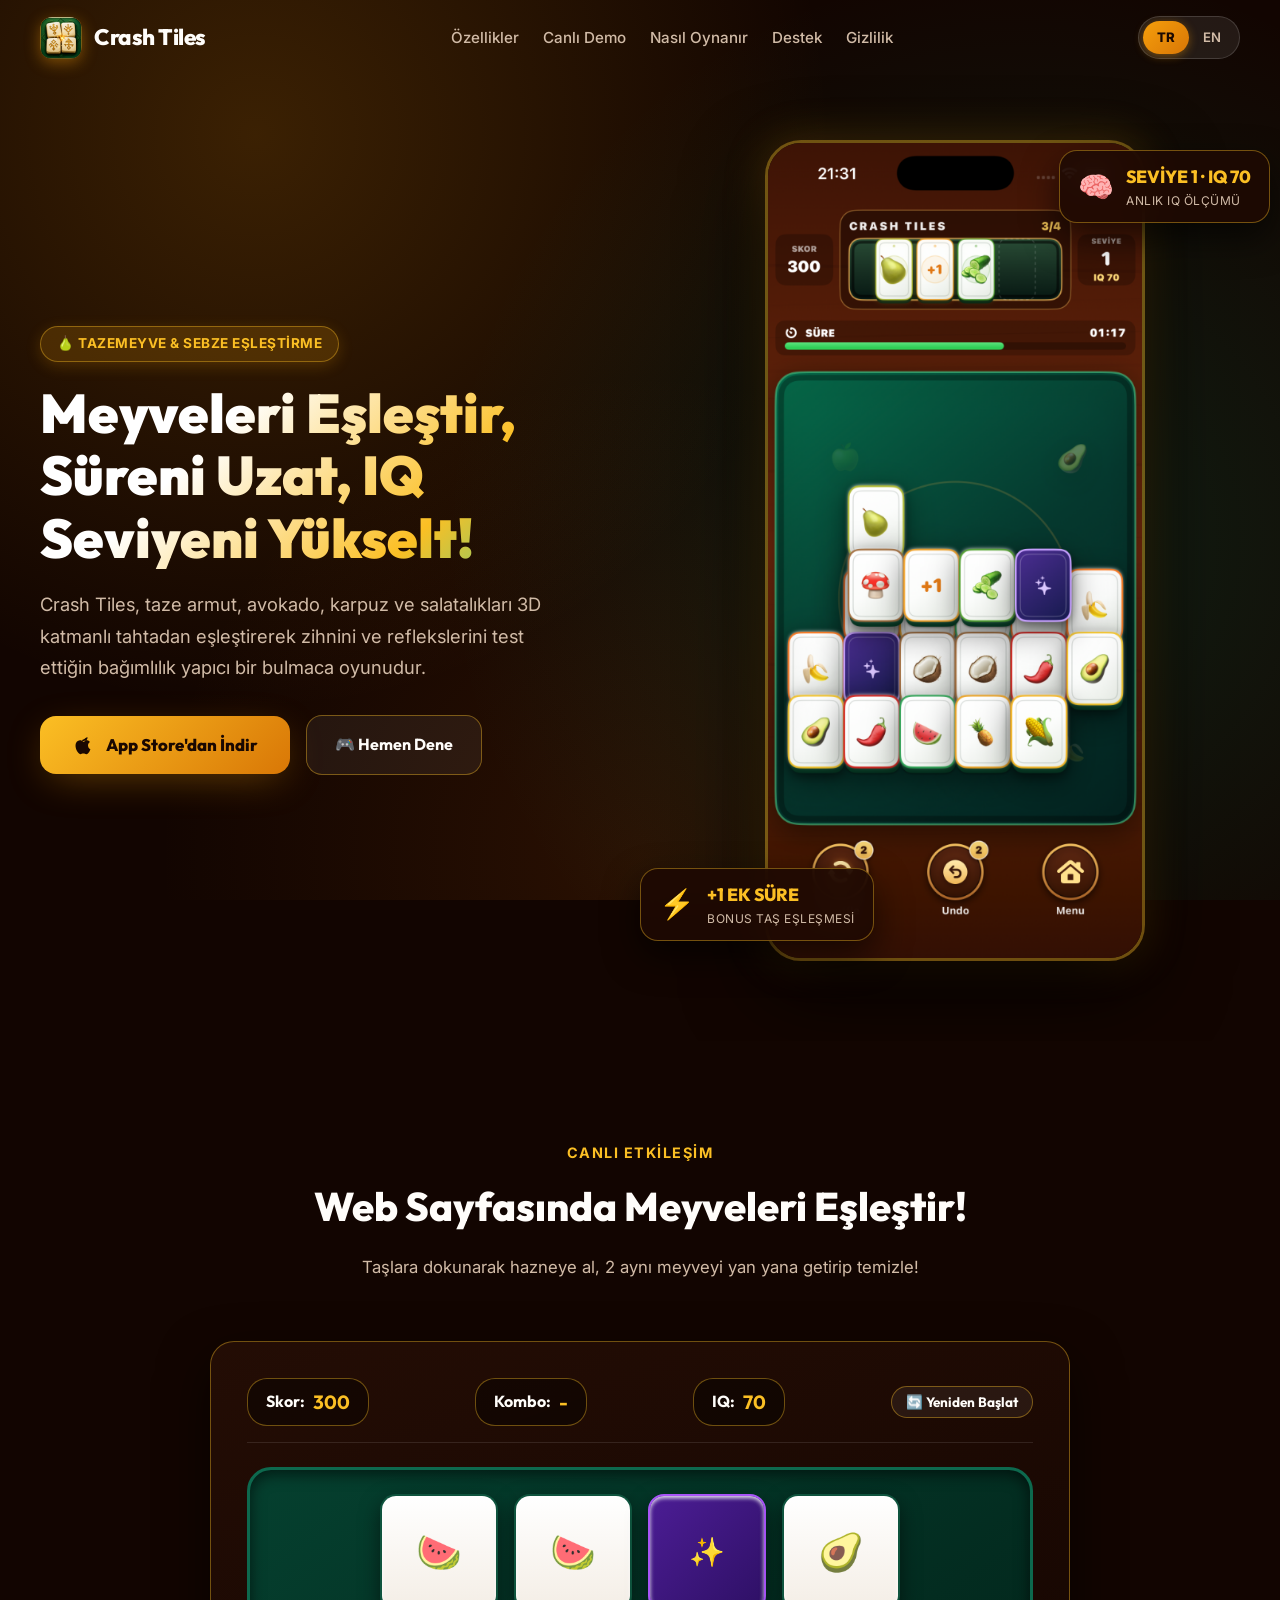
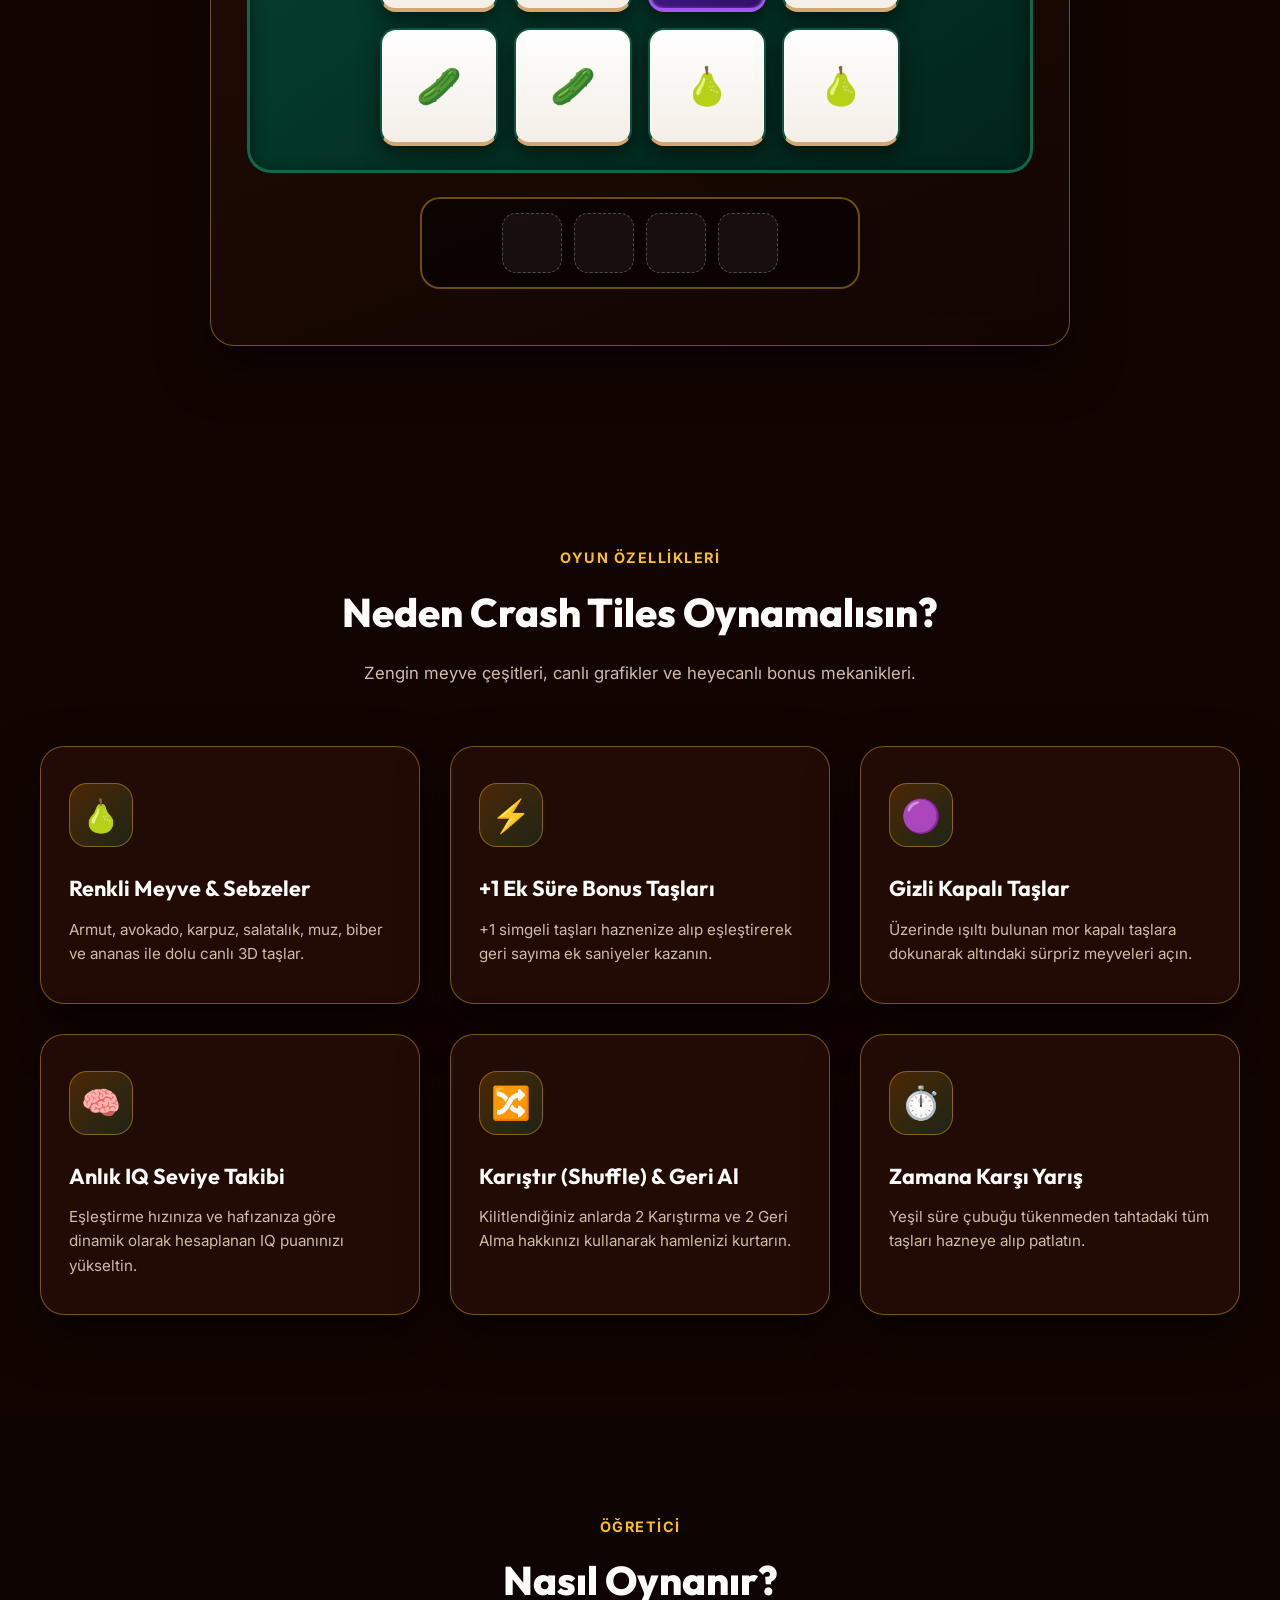
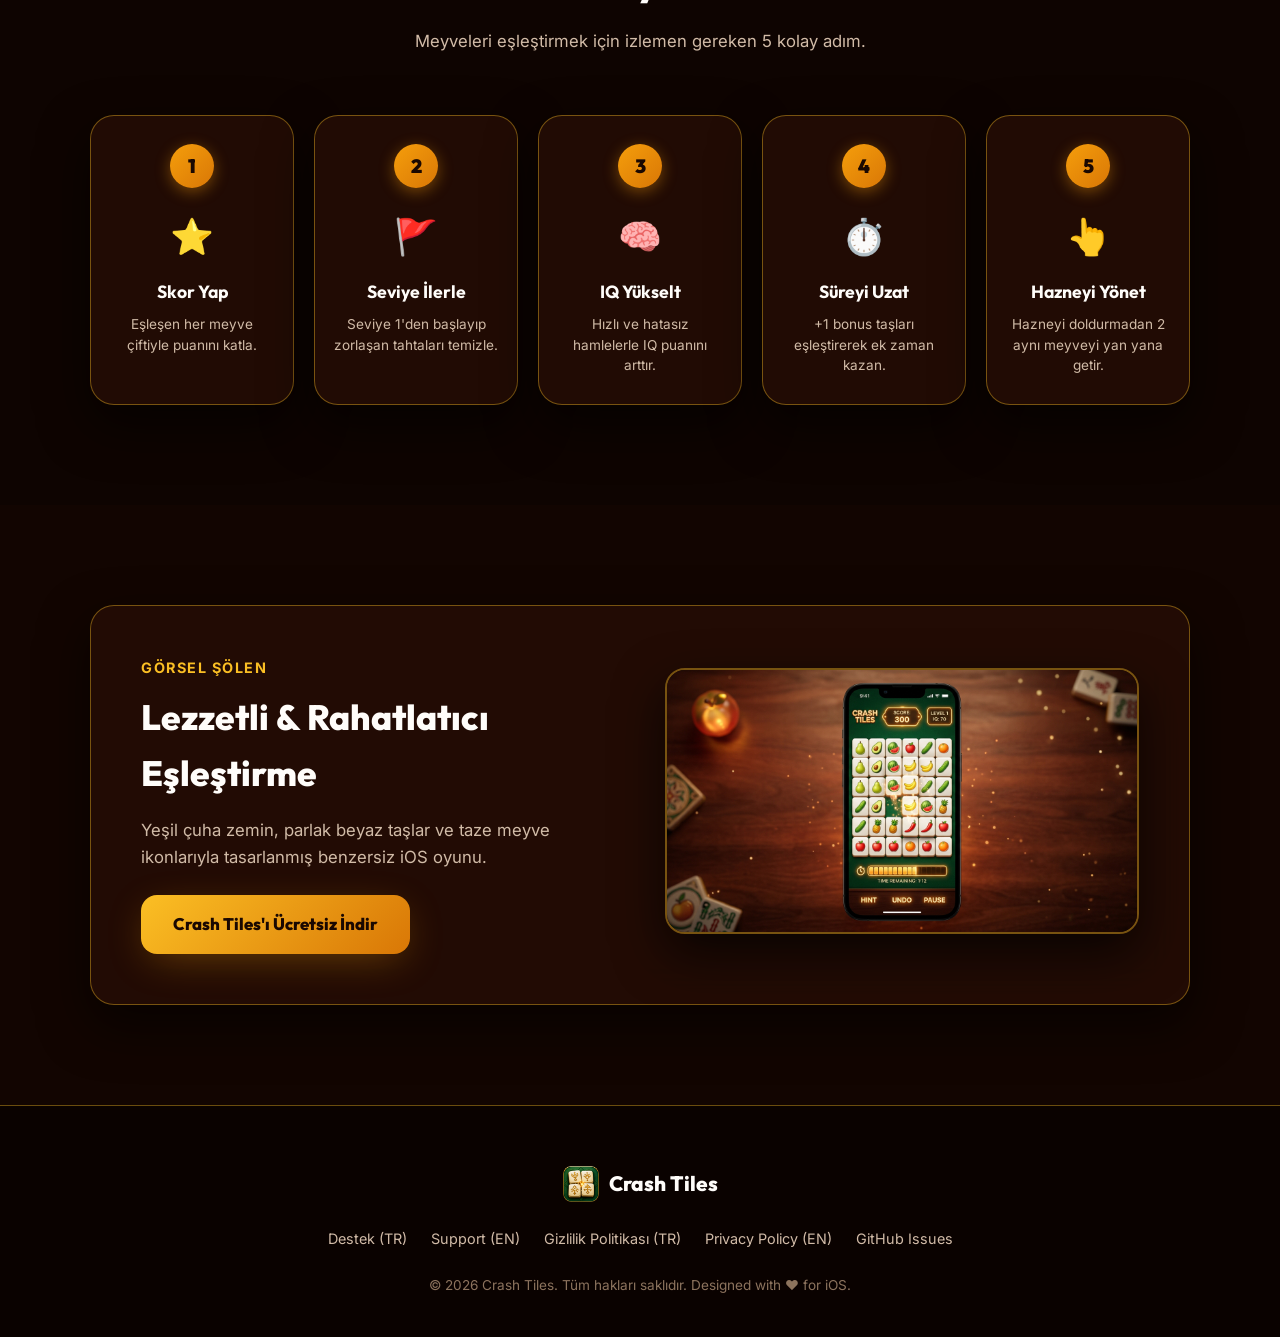
==== commit 76edb2ad: "Fix App Store universal link format to https://apps.apple.com/app/id6799251138" ====
--- a/index.html
+++ b/index.html
@@ -59,7 +59,7 @@
           Crash Tiles, taze armut, avokado, karpuz ve salatalıkları 3D katmanlı tahtadan eşleştirerek zihnini ve reflekslerini test ettiğin bağımlılık yapıcı bir bulmaca oyunudur.
         </p>
         <div class="cta-group">
-          <a href="https://apps.apple.com/tr/app/crash-tiles/id6799251138" target="_blank" rel="noopener" class="btn-primary">
+          <a href="https://apps.apple.com/app/id6799251138" target="_blank" rel="noopener" class="btn-primary">
             <svg width="22" height="22" viewBox="0 0 24 24" fill="currentColor"><path d="M18.71 19.5c-.83 1.24-1.71 2.45-3.05 2.47-1.34.03-1.77-.79-3.29-.79-1.53 0-2 .77-3.27.82-1.31.05-2.3-1.32-3.14-2.53C4.25 17 2.94 12.45 4.7 9.39c.87-1.52 2.43-2.48 4.12-2.51 1.28-.02 2.5.87 3.29.87.78 0 2.26-1.07 3.81-.91.65.03 2.47.26 3.64 1.98-.09.06-2.17 1.28-2.15 3.81.03 3.02 2.65 4.03 2.68 4.04-.03.07-.42 1.44-1.38 2.83M15.97 6.53c.64-.78 1.08-1.85.96-2.93-.93.04-2.07.62-2.74 1.4-.6.7-.1.13-1.85 1.01-2.93.99-.02 2.15.54 2.77-1.4.67-.79 1.13-1.88.98-2.93z"/></svg>
             App Store'dan İndir
           </a>
@@ -225,7 +225,7 @@
         <p class="section-subtitle" style="margin-bottom: 24px;">
           Yeşil çuha zemin, parlak beyaz taşlar ve taze meyve ikonlarıyla tasarlanmış benzersiz iOS oyunu.
         </p>
-        <a href="https://apps.apple.com/tr/app/crash-tiles/id6799251138" target="_blank" rel="noopener" class="btn-primary">
+        <a href="https://apps.apple.com/app/id6799251138" target="_blank" rel="noopener" class="btn-primary">
           Crash Tiles'ı Ücretsiz İndir
         </a>
       </div>
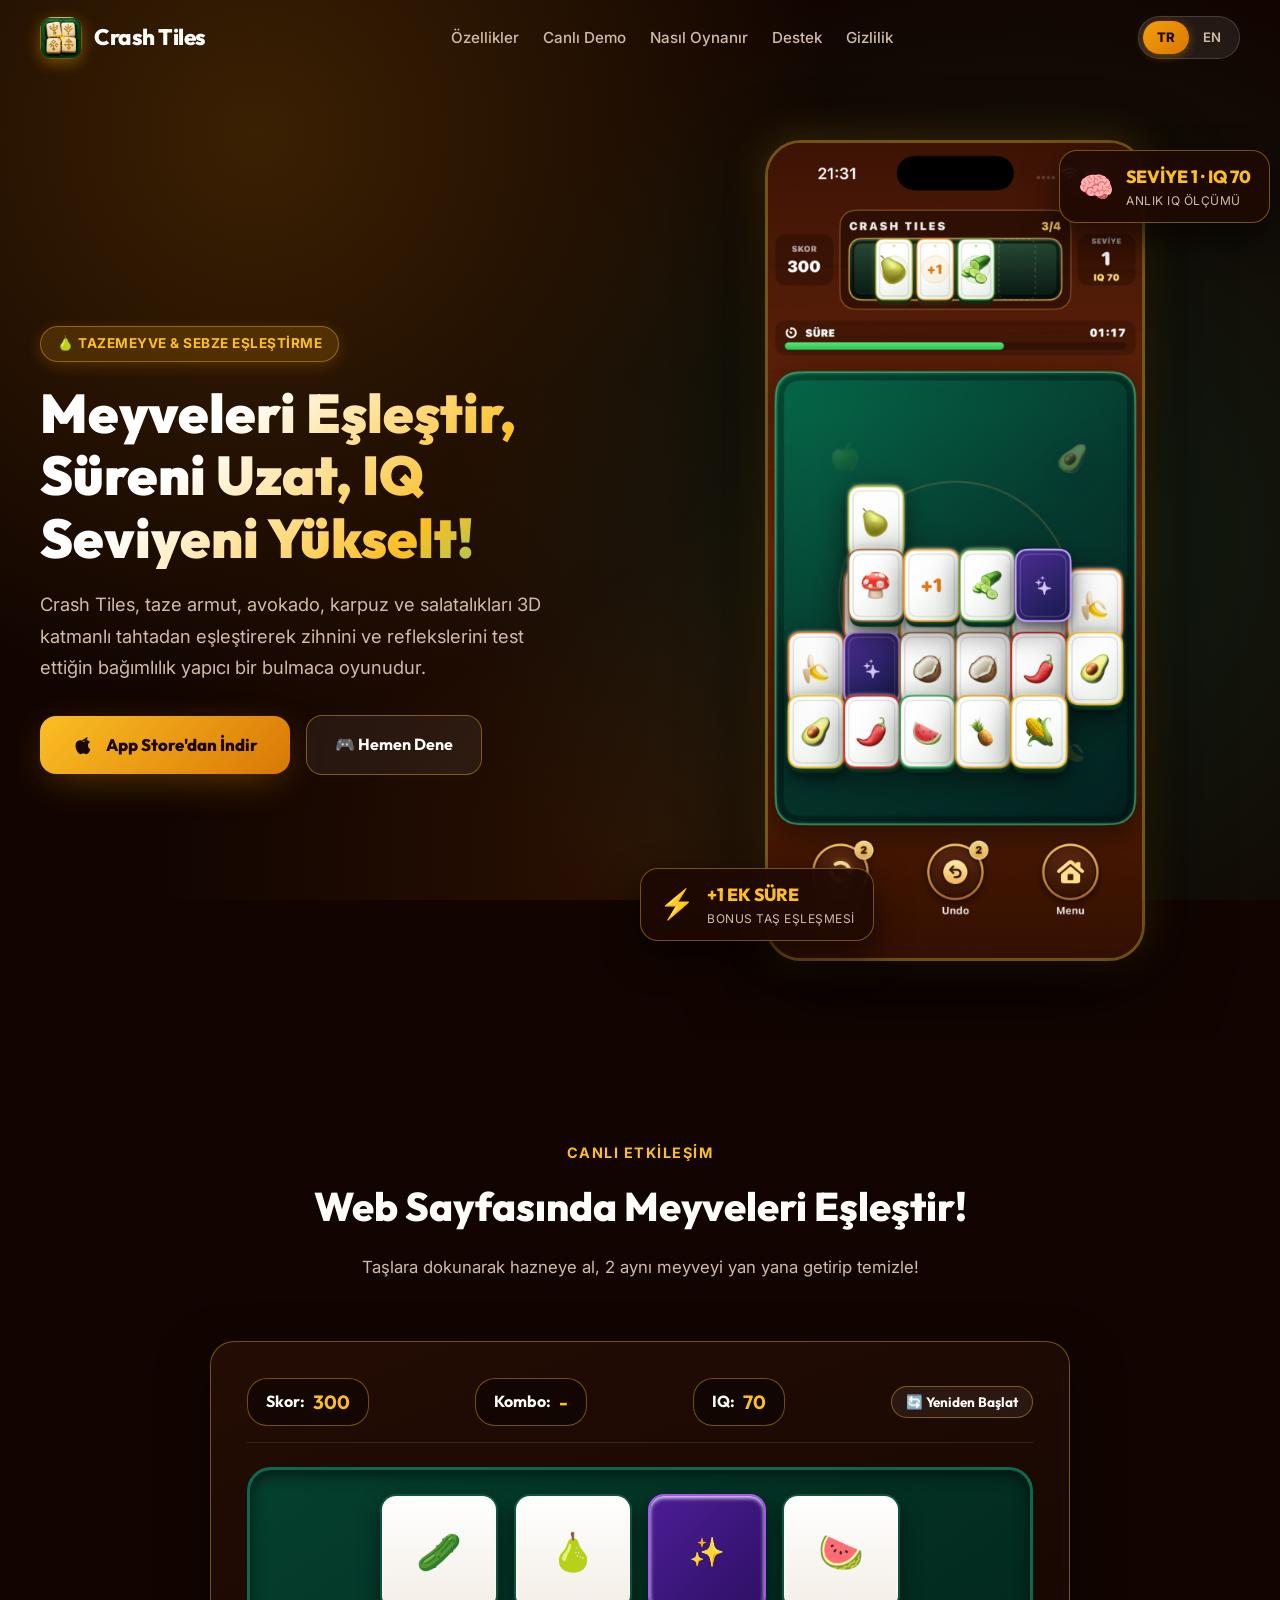
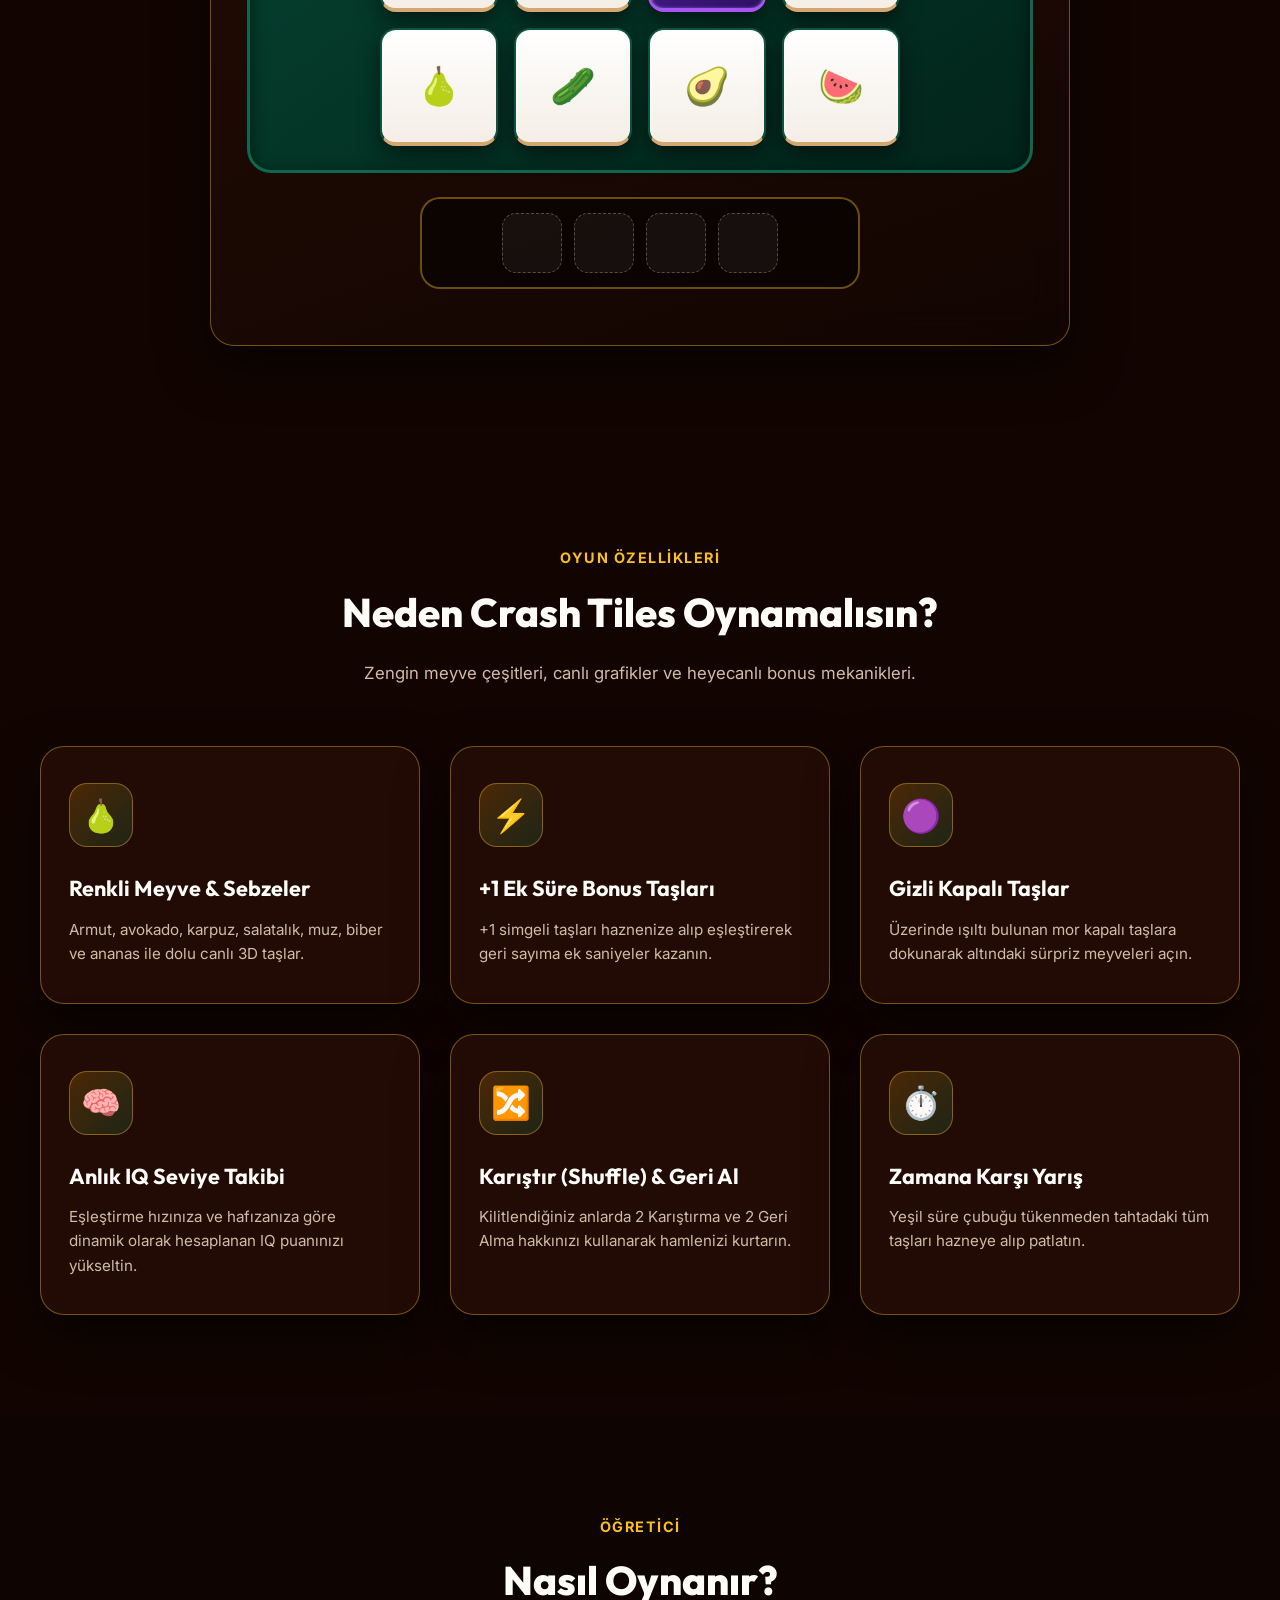
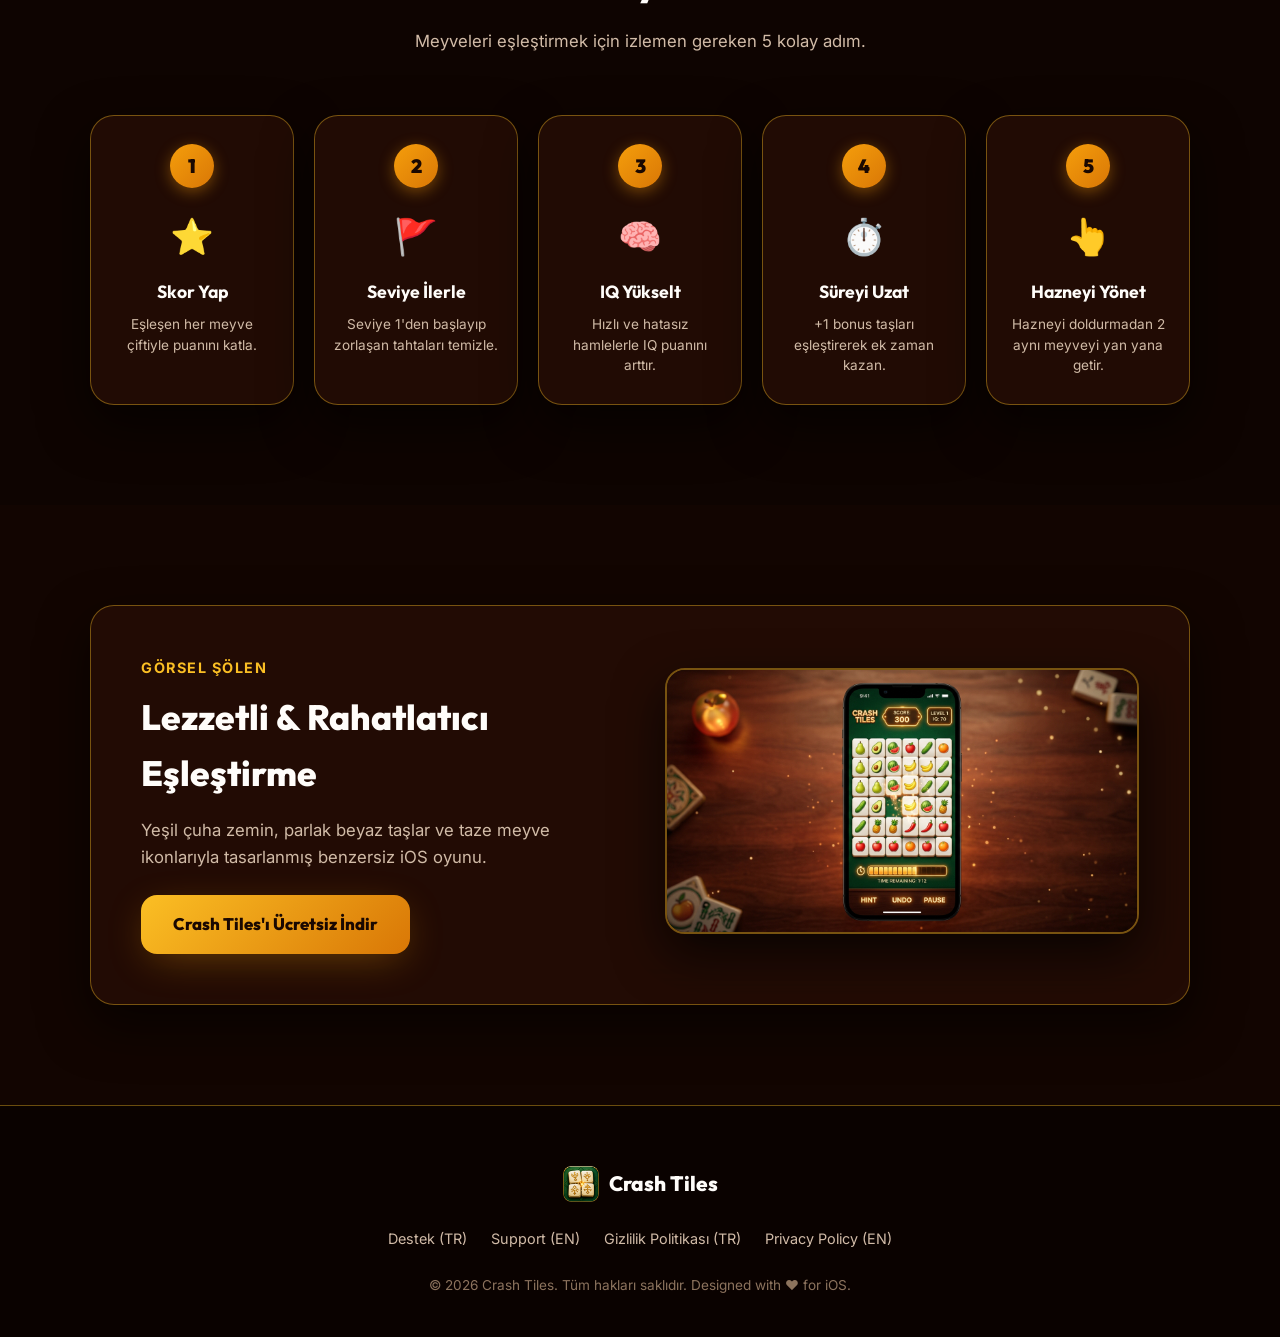
==== commit fa9c9bc3: "Update site/index.html and update AdMob Rewarded Ad ID / build version 17" ====
--- a/index.html
+++ b/index.html
@@ -1,29 +1,34 @@
 <!doctype html>
 <html lang="tr">
+
 <head>
   <meta charset="utf-8">
   <meta name="viewport" content="width=device-width, initial-scale=1">
   <title>Crash Tiles – Eğlenceli Meyve Eşleştirme Oyunu</title>
-  <meta name="description" content="Crash Tiles: Taze meyveleri, sebzeleri ve bonus taşları 3D katmanlardan eşleştir, IQ seviyeni yükselt ve zamana karşı yarış!">
+  <meta name="description"
+    content="Crash Tiles: Taze meyveleri, sebzeleri ve bonus taşları 3D katmanlardan eşleştir, IQ seviyeni yükselt ve zamana karşı yarış!">
   <link rel="canonical" href="https://crashtiles.github.io/">
-  
+
   <!-- Open Graph / Social Media -->
   <meta property="og:type" content="website">
   <meta property="og:url" content="https://crashtiles.github.io/">
   <meta property="og:title" content="Crash Tiles – Eğlenceli Meyve Eşleştirme Oyunu">
-  <meta property="og:description" content="Stratejik meyve eşleştirme bulmaca oyunu. Taze meyveler, +1 bonus süre taşları ve IQ seviye takibiyle sınırlarını zorla!">
+  <meta property="og:description"
+    content="Stratejik meyve eşleştirme bulmaca oyunu. Taze meyveler, +1 bonus süre taşları ve IQ seviye takibiyle sınırlarını zorla!">
   <meta property="og:image" content="https://crashtiles.github.io/assets/fruit_mockup.jpg">
 
   <!-- Twitter Card -->
   <meta name="twitter:card" content="summary_large_image">
   <meta name="twitter:url" content="https://crashtiles.github.io/">
   <meta name="twitter:title" content="Crash Tiles – Eğlenceli Meyve Eşleştirme Oyunu">
-  <meta name="twitter:description" content="Stratejik meyve eşleştirme bulmaca oyunu. Taze meyveler, +1 bonus süre taşları ve IQ seviye takibiyle sınırlarını zorla!">
+  <meta name="twitter:description"
+    content="Stratejik meyve eşleştirme bulmaca oyunu. Taze meyveler, +1 bonus süre taşları ve IQ seviye takibiyle sınırlarını zorla!">
   <meta name="twitter:image" content="https://crashtiles.github.io/assets/fruit_mockup.jpg">
 
   <link rel="icon" type="image/png" href="assets/icon.png">
   <link rel="stylesheet" href="style.css">
 </head>
+
 <body>
 
   <!-- Navigation Bar -->
@@ -56,11 +61,15 @@
         </div>
         <h1 class="hero-title">Meyveleri Eşleştir, Süreni Uzat, IQ Seviyeni Yükselt!</h1>
         <p class="hero-description">
-          Crash Tiles, taze armut, avokado, karpuz ve salatalıkları 3D katmanlı tahtadan eşleştirerek zihnini ve reflekslerini test ettiğin bağımlılık yapıcı bir bulmaca oyunudur.
+          Crash Tiles, taze armut, avokado, karpuz ve salatalıkları 3D katmanlı tahtadan eşleştirerek zihnini ve
+          reflekslerini test ettiğin bağımlılık yapıcı bir bulmaca oyunudur.
         </p>
         <div class="cta-group">
           <a href="https://apps.apple.com/app/id6799251138" target="_blank" rel="noopener" class="btn-primary">
-            <svg width="22" height="22" viewBox="0 0 24 24" fill="currentColor"><path d="M18.71 19.5c-.83 1.24-1.71 2.45-3.05 2.47-1.34.03-1.77-.79-3.29-.79-1.53 0-2 .77-3.27.82-1.31.05-2.3-1.32-3.14-2.53C4.25 17 2.94 12.45 4.7 9.39c.87-1.52 2.43-2.48 4.12-2.51 1.28-.02 2.5.87 3.29.87.78 0 2.26-1.07 3.81-.91.65.03 2.47.26 3.64 1.98-.09.06-2.17 1.28-2.15 3.81.03 3.02 2.65 4.03 2.68 4.04-.03.07-.42 1.44-1.38 2.83M15.97 6.53c.64-.78 1.08-1.85.96-2.93-.93.04-2.07.62-2.74 1.4-.6.7-.1.13-1.85 1.01-2.93.99-.02 2.15.54 2.77-1.4.67-.79 1.13-1.88.98-2.93z"/></svg>
+            <svg width="22" height="22" viewBox="0 0 24 24" fill="currentColor">
+              <path
+                d="M18.71 19.5c-.83 1.24-1.71 2.45-3.05 2.47-1.34.03-1.77-.79-3.29-.79-1.53 0-2 .77-3.27.82-1.31.05-2.3-1.32-3.14-2.53C4.25 17 2.94 12.45 4.7 9.39c.87-1.52 2.43-2.48 4.12-2.51 1.28-.02 2.5.87 3.29.87.78 0 2.26-1.07 3.81-.91.65.03 2.47.26 3.64 1.98-.09.06-2.17 1.28-2.15 3.81.03 3.02 2.65 4.03 2.68 4.04-.03.07-.42 1.44-1.38 2.83M15.97 6.53c.64-.78 1.08-1.85.96-2.93-.93.04-2.07.62-2.74 1.4-.6.7-.1.13-1.85 1.01-2.93.99-.02 2.15.54 2.77-1.4.67-.79 1.13-1.88.98-2.93z" />
+            </svg>
             App Store'dan İndir
           </a>
           <a href="#minigame" class="btn-secondary">
@@ -104,7 +113,8 @@
         <div class="game-stat-pill">Skor: <span id="demoScore">300</span></div>
         <div class="game-stat-pill">Kombo: <span id="demoCombo">-</span></div>
         <div class="game-stat-pill">IQ: <span id="demoIQ">70</span></div>
-        <button id="resetDemoBtn" class="btn-secondary" style="padding: 6px 14px; font-size: 0.85rem;">🔄 Yeniden Başlat</button>
+        <button id="resetDemoBtn" class="btn-secondary" style="padding: 6px 14px; font-size: 0.85rem;">🔄 Yeniden
+          Başlat</button>
       </div>
 
       <div class="felt-board">
@@ -147,19 +157,22 @@
       <div class="feature-card glass-panel">
         <div class="feature-icon-wrapper">🟣</div>
         <h3 class="feature-title">Gizli Kapalı Taşlar</h3>
-        <p class="feature-desc">Üzerinde ışıltı bulunan mor kapalı taşlara dokunarak altındaki sürpriz meyveleri açın.</p>
+        <p class="feature-desc">Üzerinde ışıltı bulunan mor kapalı taşlara dokunarak altındaki sürpriz meyveleri açın.
+        </p>
       </div>
 
       <div class="feature-card glass-panel">
         <div class="feature-icon-wrapper">🧠</div>
         <h3 class="feature-title">Anlık IQ Seviye Takibi</h3>
-        <p class="feature-desc">Eşleştirme hızınıza ve hafızanıza göre dinamik olarak hesaplanan IQ puanınızı yükseltin.</p>
+        <p class="feature-desc">Eşleştirme hızınıza ve hafızanıza göre dinamik olarak hesaplanan IQ puanınızı yükseltin.
+        </p>
       </div>
 
       <div class="feature-card glass-panel">
         <div class="feature-icon-wrapper">🔀</div>
         <h3 class="feature-title">Karıştır (Shuffle) & Geri Al</h3>
-        <p class="feature-desc">Kilitlendiğiniz anlarda 2 Karıştırma ve 2 Geri Alma hakkınızı kullanarak hamlenizi kurtarın.</p>
+        <p class="feature-desc">Kilitlendiğiniz anlarda 2 Karıştırma ve 2 Geri Alma hakkınızı kullanarak hamlenizi
+          kurtarın.</p>
       </div>
 
       <div class="feature-card glass-panel">
@@ -247,7 +260,6 @@
         <li><a href="en/support.html">Support (EN)</a></li>
         <li><a href="tr/privacy.html">Gizlilik Politikası (TR)</a></li>
         <li><a href="en/privacy.html">Privacy Policy (EN)</a></li>
-        <li><a href="https://github.com/hdurmus/tamgatiles/issues" target="_blank" rel="noopener">GitHub Issues</a></li>
       </ul>
       <p class="footer-copyright">
         © 2026 Crash Tiles. Tüm hakları saklıdır. Designed with ❤️ for iOS.
@@ -257,4 +269,5 @@
 
   <script src="app.js"></script>
 </body>
-</html>
+
+</html>
